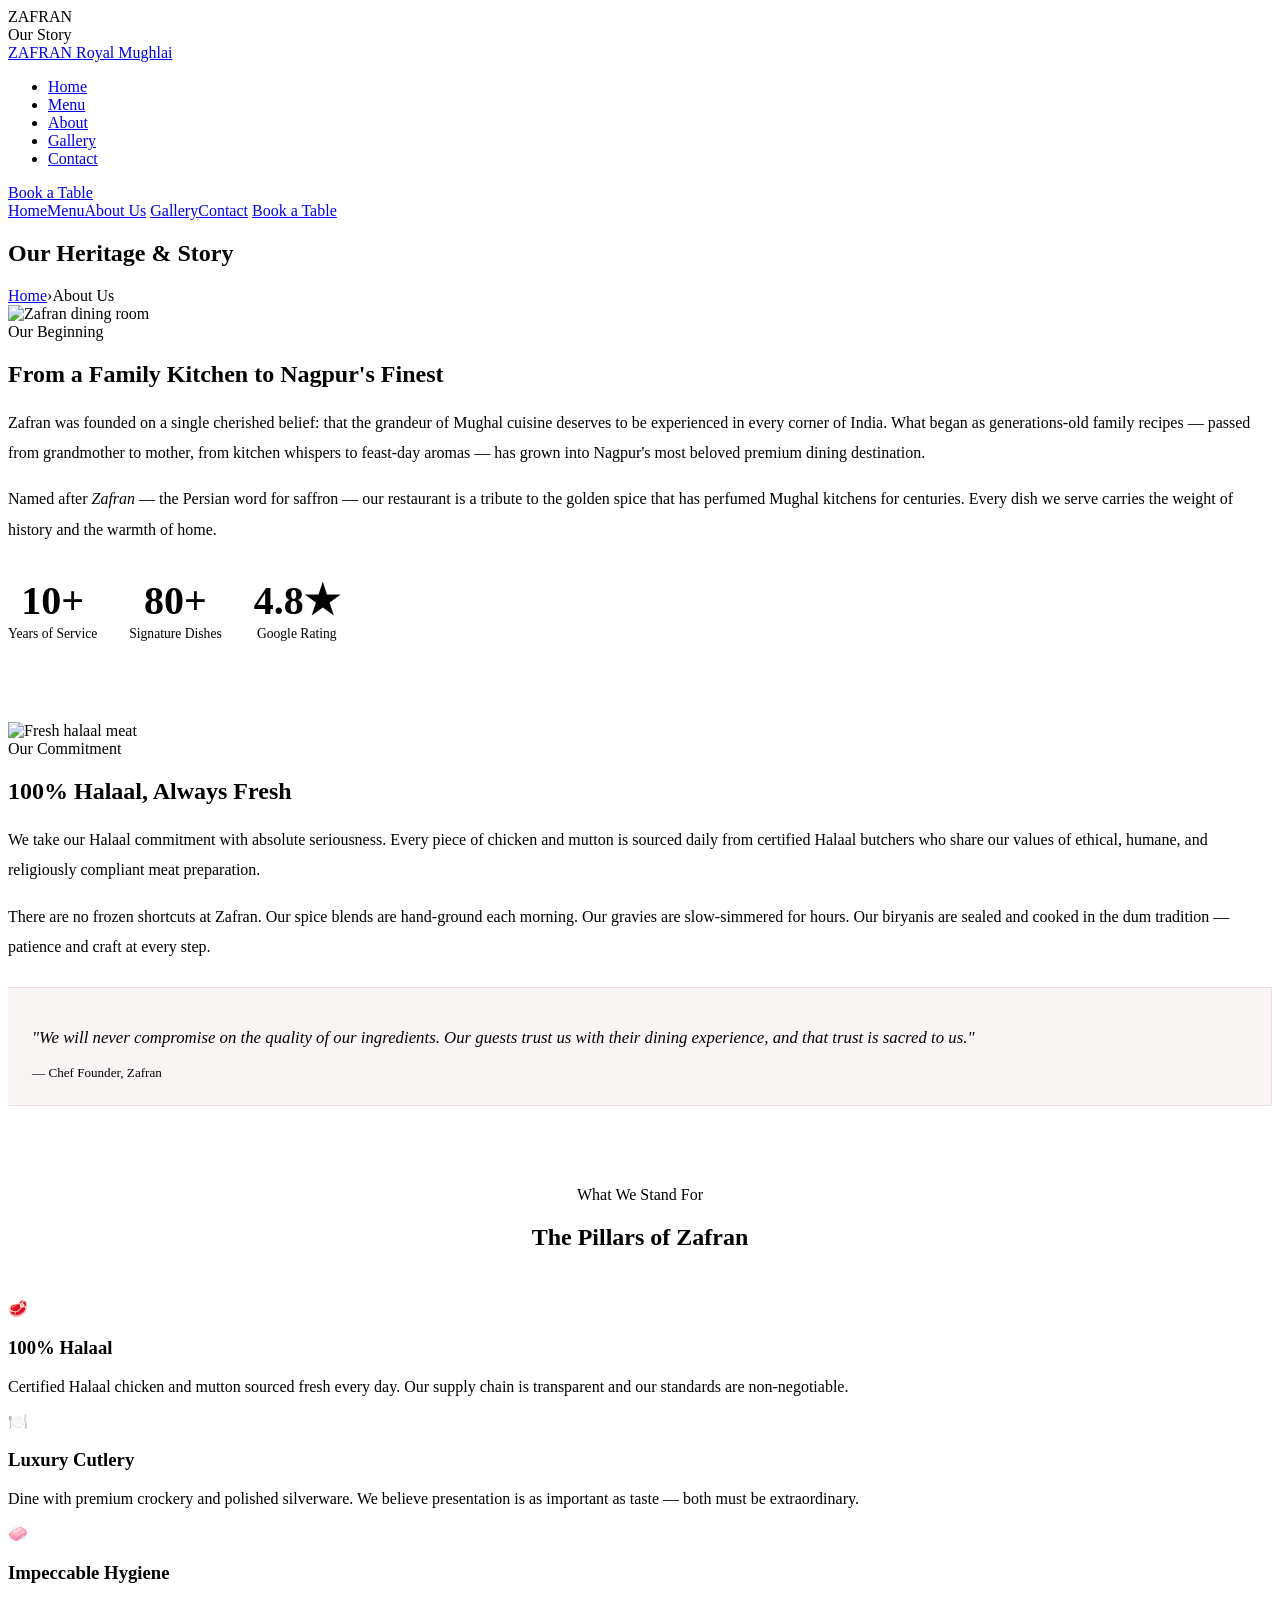
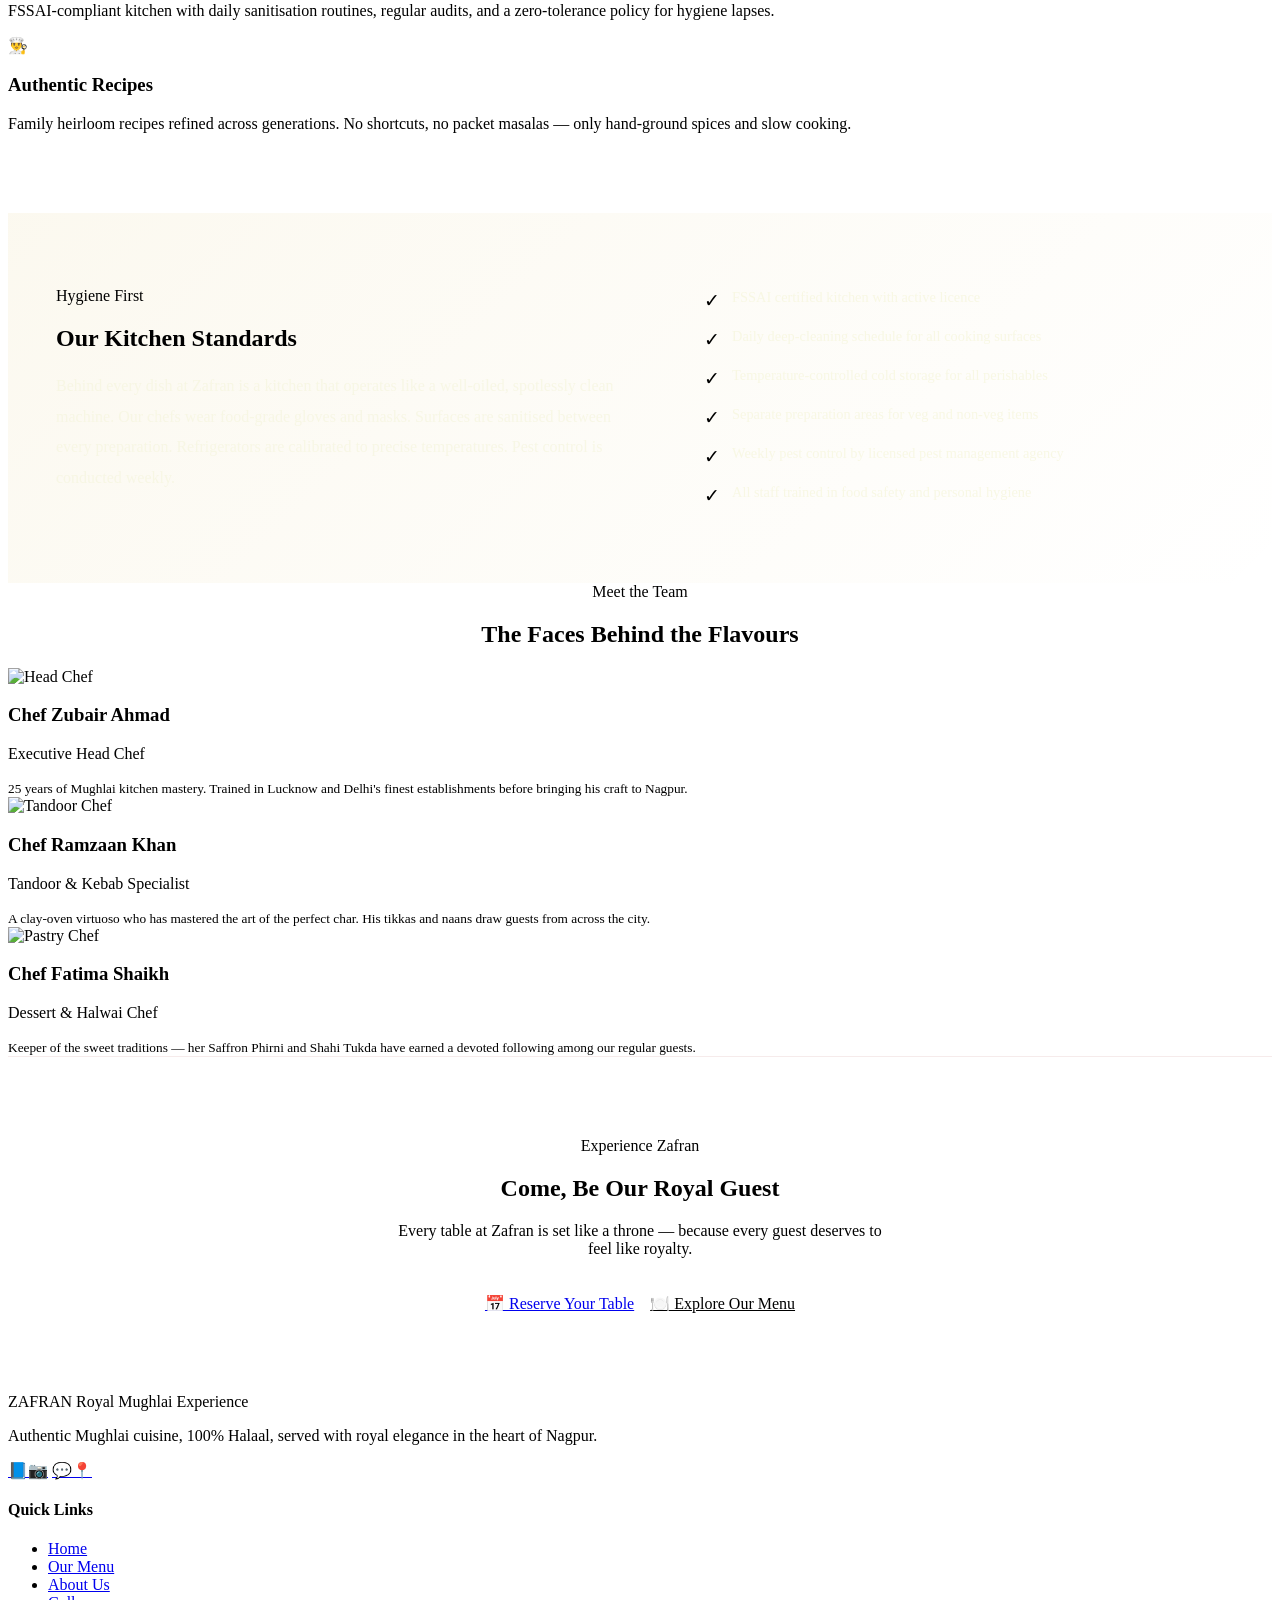
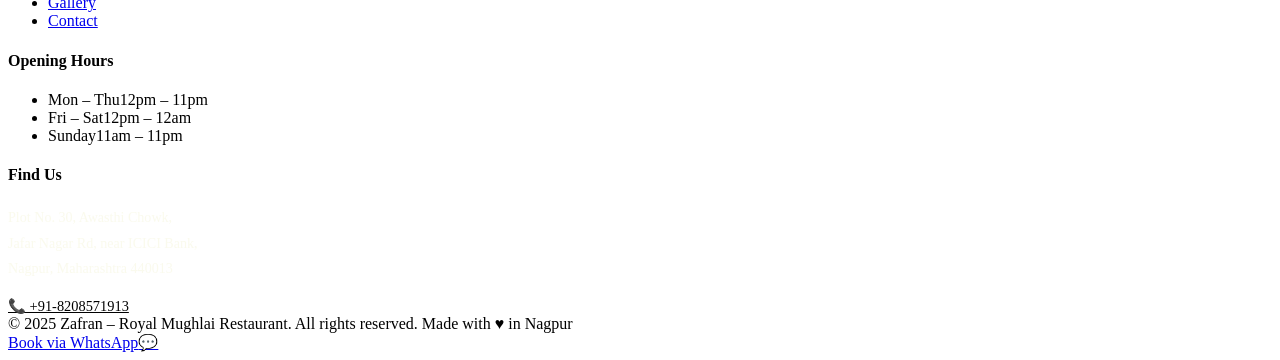
==== website/about.html @ e5772693 "Initial commit - restaurant website with CI/CD files" ====
<!DOCTYPE html>
<html lang="en">
<head>
  <meta charset="UTF-8">
  <meta name="viewport" content="width=device-width, initial-scale=1.0">
  <meta name="description" content="About Zafran – Our story, heritage, halaal commitment, and the passionate team behind Nagpur's finest Mughlai restaurant.">
  <title>About Us – Zafran Royal Mughlai Restaurant</title>
  <link rel="stylesheet" href="styles.css">
</head>
<body>

<div id="loading-screen">
  <div class="loader-logo">ZAFRAN</div>
  <div class="loader-ornament"></div>
  <div class="loader-sub">Our Story</div>
</div>

<nav id="navbar">
  <div class="container nav-inner">
    <a href="index.html" class="nav-logo">
      <span class="logo-name">ZAFRAN</span>
      <span class="logo-tagline">Royal Mughlai</span>
    </a>
    <ul class="nav-links">
      <li><a href="index.html">Home</a></li>
      <li><a href="menu.html">Menu</a></li>
      <li><a href="about.html" class="active">About</a></li>
      <li><a href="gallery.html">Gallery</a></li>
      <li><a href="contact.html">Contact</a></li>
    </ul>
    <a href="contact.html#reservation" class="btn btn-primary nav-cta">Book a Table</a>
    <div class="hamburger"><span></span><span></span><span></span></div>
  </div>
</nav>
<nav class="mobile-menu">
  <a href="index.html">Home</a><a href="menu.html">Menu</a><a href="about.html">About Us</a>
  <a href="gallery.html">Gallery</a><a href="contact.html">Contact</a>
  <a href="contact.html#reservation" class="btn btn-primary" style="margin-top:24px;">Book a Table</a>
</nav>
<div class="mobile-overlay"></div>

<!-- Page Hero -->
<section class="page-hero">
  <div class="page-hero-bg" style="background-image:url('https://images.unsplash.com/photo-1555396273-367ea4eb4db5?w=1600&q=80')"></div>
  <div class="page-hero-overlay"></div>
  <div class="container page-hero-content">
    <h1>Our <span>Heritage & Story</span></h1>
    <div class="breadcrumb">
      <a href="index.html">Home</a><span>›</span><span>About Us</span>
    </div>
  </div>
</section>

<!-- STORY -->
<section class="about-story">
  <div class="container">

    <div class="about-grid">
      <div class="about-img-wrap reveal-left">
        <img class="about-img-main" src="https://images.unsplash.com/photo-1414235077428-338989a2e8c0?w=700&q=80" alt="Zafran dining room" loading="lazy">
        <div class="about-img-decor"></div>
      </div>
      <div class="reveal-right">
        <span class="section-label">Our Beginning</span>
        <h2 class="section-title">From a Family Kitchen <span>to Nagpur's Finest</span></h2>
        <div class="divider-ornament"><div class="diamond"></div></div>
        <p style="color:var(--text-mid);line-height:1.9;margin-bottom:16px;">
          Zafran was founded on a single cherished belief: that the grandeur of Mughal cuisine deserves to be experienced in every corner of India. What began as generations-old family recipes — passed from grandmother to mother, from kitchen whispers to feast-day aromas — has grown into Nagpur's most beloved premium dining destination.
        </p>
        <p style="color:var(--text-mid);line-height:1.9;margin-bottom:32px;">
          Named after <em>Zafran</em> — the Persian word for saffron — our restaurant is a tribute to the golden spice that has perfumed Mughal kitchens for centuries. Every dish we serve carries the weight of history and the warmth of home.
        </p>
        <div style="display:flex;gap:32px;flex-wrap:wrap;">
          <div style="text-align:center;">
            <span style="font-family:var(--ff-cinzel);font-size:2.5rem;color:var(--maroon-dark);font-weight:700;display:block;">10+</span>
            <span style="font-size:.85rem;color:var(--text-light);">Years of Service</span>
          </div>
          <div style="text-align:center;">
            <span style="font-family:var(--ff-cinzel);font-size:2.5rem;color:var(--maroon-dark);font-weight:700;display:block;">80+</span>
            <span style="font-size:.85rem;color:var(--text-light);">Signature Dishes</span>
          </div>
          <div style="text-align:center;">
            <span style="font-family:var(--ff-cinzel);font-size:2.5rem;color:var(--maroon-dark);font-weight:700;display:block;">4.8★</span>
            <span style="font-size:.85rem;color:var(--text-light);">Google Rating</span>
          </div>
        </div>
      </div>
    </div>

    <!-- Halaal commitment -->
    <div class="about-grid reverse" style="margin-top:80px;">
      <div class="reveal-left" style="order:2;">
        <img class="about-img-main" src="https://images.unsplash.com/photo-1488900128323-21503983a07e?w=700&q=80" alt="Fresh halaal meat" loading="lazy">
        <div class="about-img-decor" style="bottom:auto;top:-24px;right:auto;left:-24px;"></div>
      </div>
      <div class="reveal-right" style="order:1;">
        <span class="section-label">Our Commitment</span>
        <h2 class="section-title">100% Halaal, <span>Always Fresh</span></h2>
        <div class="divider-ornament"><div class="diamond"></div></div>
        <p style="color:var(--text-mid);line-height:1.9;margin-bottom:16px;">
          We take our Halaal commitment with absolute seriousness. Every piece of chicken and mutton is sourced daily from certified Halaal butchers who share our values of ethical, humane, and religiously compliant meat preparation.
        </p>
        <p style="color:var(--text-mid);line-height:1.9;margin-bottom:24px;">
          There are no frozen shortcuts at Zafran. Our spice blends are hand-ground each morning. Our gravies are slow-simmered for hours. Our biryanis are sealed and cooked in the dum tradition — patience and craft at every step.
        </p>
        <div style="background:rgba(139,0,0,.04);border:1px solid rgba(139,0,0,.1);border-radius:var(--radius-lg);padding:24px;border-left:4px solid var(--maroon);">
          <p style="font-family:var(--ff-heading);font-style:italic;font-size:1.05rem;color:var(--maroon-dark);">
            "We will never compromise on the quality of our ingredients. Our guests trust us with their dining experience, and that trust is sacred to us."
          </p>
          <span style="font-size:.82rem;color:var(--text-light);margin-top:8px;display:block;">— Chef Founder, Zafran</span>
        </div>
      </div>
    </div>

    <!-- Values -->
    <div style="margin-top:80px;">
      <div style="text-align:center;margin-bottom:48px;" class="reveal">
        <span class="section-label">What We Stand For</span>
        <h2 class="section-title">The <span>Pillars of Zafran</span></h2>
      </div>
      <div class="about-values stagger">
        <div class="value-card reveal">
          <span class="value-icon">🥩</span>
          <h3>100% Halaal</h3>
          <p>Certified Halaal chicken and mutton sourced fresh every day. Our supply chain is transparent and our standards are non-negotiable.</p>
        </div>
        <div class="value-card reveal">
          <span class="value-icon">🍽️</span>
          <h3>Luxury Cutlery</h3>
          <p>Dine with premium crockery and polished silverware. We believe presentation is as important as taste — both must be extraordinary.</p>
        </div>
        <div class="value-card reveal">
          <span class="value-icon">🧼</span>
          <h3>Impeccable Hygiene</h3>
          <p>FSSAI-compliant kitchen with daily sanitisation routines, regular audits, and a zero-tolerance policy for hygiene lapses.</p>
        </div>
        <div class="value-card reveal">
          <span class="value-icon">👨‍🍳</span>
          <h3>Authentic Recipes</h3>
          <p>Family heirloom recipes refined across generations. No shortcuts, no packet masalas — only hand-ground spices and slow cooking.</p>
        </div>
      </div>
    </div>

    <!-- Hygiene protocols -->
    <div style="margin-top:80px;background:var(--maroon-dark);border-radius:var(--radius-lg);padding:60px 48px;position:relative;overflow:hidden;" class="reveal">
      <div style="position:absolute;inset:0;background:linear-gradient(135deg,rgba(212,175,55,.08),transparent);"></div>
      <div style="position:relative;display:grid;grid-template-columns:1fr 1fr;gap:48px;align-items:center;" class="about-grid-inner">
        <div>
          <span class="section-label">Hygiene First</span>
          <h2 class="section-title" style="color:var(--cream);">Our <span>Kitchen Standards</span></h2>
          <p style="color:rgba(245,245,220,.65);line-height:1.9;margin-top:16px;">
            Behind every dish at Zafran is a kitchen that operates like a well-oiled, spotlessly clean machine. Our chefs wear food-grade gloves and masks. Surfaces are sanitised between every preparation. Refrigerators are calibrated to precise temperatures. Pest control is conducted weekly.
          </p>
        </div>
        <div>
          <ul style="list-style:none;display:flex;flex-direction:column;gap:16px;">
            <li style="display:flex;gap:12px;align-items:flex-start;">
              <span style="color:var(--gold);font-size:1.2rem;flex-shrink:0;">✓</span>
              <span style="color:rgba(245,245,220,.75);font-size:.9rem;">FSSAI certified kitchen with active licence</span>
            </li>
            <li style="display:flex;gap:12px;align-items:flex-start;">
              <span style="color:var(--gold);font-size:1.2rem;flex-shrink:0;">✓</span>
              <span style="color:rgba(245,245,220,.75);font-size:.9rem;">Daily deep-cleaning schedule for all cooking surfaces</span>
            </li>
            <li style="display:flex;gap:12px;align-items:flex-start;">
              <span style="color:var(--gold);font-size:1.2rem;flex-shrink:0;">✓</span>
              <span style="color:rgba(245,245,220,.75);font-size:.9rem;">Temperature-controlled cold storage for all perishables</span>
            </li>
            <li style="display:flex;gap:12px;align-items:flex-start;">
              <span style="color:var(--gold);font-size:1.2rem;flex-shrink:0;">✓</span>
              <span style="color:rgba(245,245,220,.75);font-size:.9rem;">Separate preparation areas for veg and non-veg items</span>
            </li>
            <li style="display:flex;gap:12px;align-items:flex-start;">
              <span style="color:var(--gold);font-size:1.2rem;flex-shrink:0;">✓</span>
              <span style="color:rgba(245,245,220,.75);font-size:.9rem;">Weekly pest control by licensed pest management agency</span>
            </li>
            <li style="display:flex;gap:12px;align-items:flex-start;">
              <span style="color:var(--gold);font-size:1.2rem;flex-shrink:0;">✓</span>
              <span style="color:rgba(245,245,220,.75);font-size:.9rem;">All staff trained in food safety and personal hygiene</span>
            </li>
          </ul>
        </div>
      </div>
    </div>

    <!-- Team -->
    <div class="team-section reveal">
      <div style="text-align:center;">
        <span class="section-label">Meet the Team</span>
        <h2 class="section-title">The <span>Faces Behind the Flavours</span></h2>
      </div>
      <div class="team-grid stagger">
        <div class="team-card reveal">
          <img class="team-img" src="https://images.unsplash.com/photo-1607631568010-a87245c0daf8?w=200&q=80" alt="Head Chef" loading="lazy">
          <h3>Chef Zubair Ahmad</h3>
          <p>Executive Head Chef</p>
          <small>25 years of Mughlai kitchen mastery. Trained in Lucknow and Delhi's finest establishments before bringing his craft to Nagpur.</small>
        </div>
        <div class="team-card reveal">
          <img class="team-img" src="https://images.unsplash.com/photo-1577219491135-ce391730fb2c?w=200&q=80" alt="Tandoor Chef" loading="lazy">
          <h3>Chef Ramzaan Khan</h3>
          <p>Tandoor & Kebab Specialist</p>
          <small>A clay-oven virtuoso who has mastered the art of the perfect char. His tikkas and naans draw guests from across the city.</small>
        </div>
        <div class="team-card reveal">
          <img class="team-img" src="https://images.unsplash.com/photo-1595273670150-bd0c3c392e46?w=200&q=80" alt="Pastry Chef" loading="lazy">
          <h3>Chef Fatima Shaikh</h3>
          <p>Dessert & Halwai Chef</p>
          <small>Keeper of the sweet traditions — her Saffron Phirni and Shahi Tukda have earned a devoted following among our regular guests.</small>
        </div>
      </div>
    </div>

  </div>
</section>

<!-- CTA -->
<section style="background:var(--cream-dark);padding:80px 0;border-top:1px solid rgba(139,0,0,.08);">
  <div class="container" style="text-align:center;" class="reveal">
    <span class="section-label">Experience Zafran</span>
    <h2 class="section-title">Come, Be Our <span>Royal Guest</span></h2>
    <p style="color:var(--text-mid);max-width:500px;margin:16px auto 36px;font-family:var(--ff-body);">Every table at Zafran is set like a throne — because every guest deserves to feel like royalty.</p>
    <div style="display:flex;gap:16px;justify-content:center;flex-wrap:wrap;">
      <a href="contact.html#reservation" class="btn btn-maroon">📅 Reserve Your Table</a>
      <a href="menu.html" class="btn btn-outline" style="border-color:var(--maroon);color:var(--maroon);">🍽️ Explore Our Menu</a>
    </div>
  </div>
</section>

<footer>
  <div class="container">
    <div class="footer-grid">
      <div class="footer-brand">
        <span class="logo-name">ZAFRAN</span>
        <span class="logo-tagline">Royal Mughlai Experience</span>
        <p>Authentic Mughlai cuisine, 100% Halaal, served with royal elegance in the heart of Nagpur.</p>
        <div class="social-links">
          <a href="#" class="social-link">📘</a><a href="#" class="social-link">📷</a>
          <a href="https://wa.me/918208571913" class="social-link">💬</a><a href="#" class="social-link">📍</a>
        </div>
      </div>
      <div>
        <h4 class="footer-heading">Quick Links</h4>
        <ul class="footer-links">
          <li><a href="index.html">Home</a></li><li><a href="menu.html">Our Menu</a></li>
          <li><a href="about.html">About Us</a></li><li><a href="gallery.html">Gallery</a></li>
          <li><a href="contact.html">Contact</a></li>
        </ul>
      </div>
      <div>
        <h4 class="footer-heading">Opening Hours</h4>
        <ul class="footer-hours">
          <li><span class="day">Mon – Thu</span><span class="time">12pm – 11pm</span></li>
          <li><span class="day">Fri – Sat</span><span class="time">12pm – 12am</span></li>
          <li><span class="day">Sunday</span><span class="time">11am – 11pm</span></li>
        </ul>
      </div>
      <div>
        <h4 class="footer-heading">Find Us</h4>
        <p style="font-size:.88rem;line-height:1.8;color:rgba(245,245,220,.5);margin-bottom:16px;">Plot No. 30, Awasthi Chowk,<br>Jafar Nagar Rd, near ICICI Bank,<br>Nagpur, Maharashtra 440013</p>
        <a href="tel:+918208571913" style="color:var(--gold-light);font-size:.9rem;">📞 +91-8208571913</a>
      </div>
    </div>
    <div class="footer-bottom">
      <span>© 2025 Zafran – Royal Mughlai Restaurant. All rights reserved.</span>
      <span>Made with ♥ in Nagpur</span>
    </div>
  </div>
</footer>

<a href="https://wa.me/918208571913" target="_blank" class="whatsapp-float">
  <span class="tooltip">Book via WhatsApp</span>💬
</a>

<script type="module" src="script.js"></script>
</body>
</html>
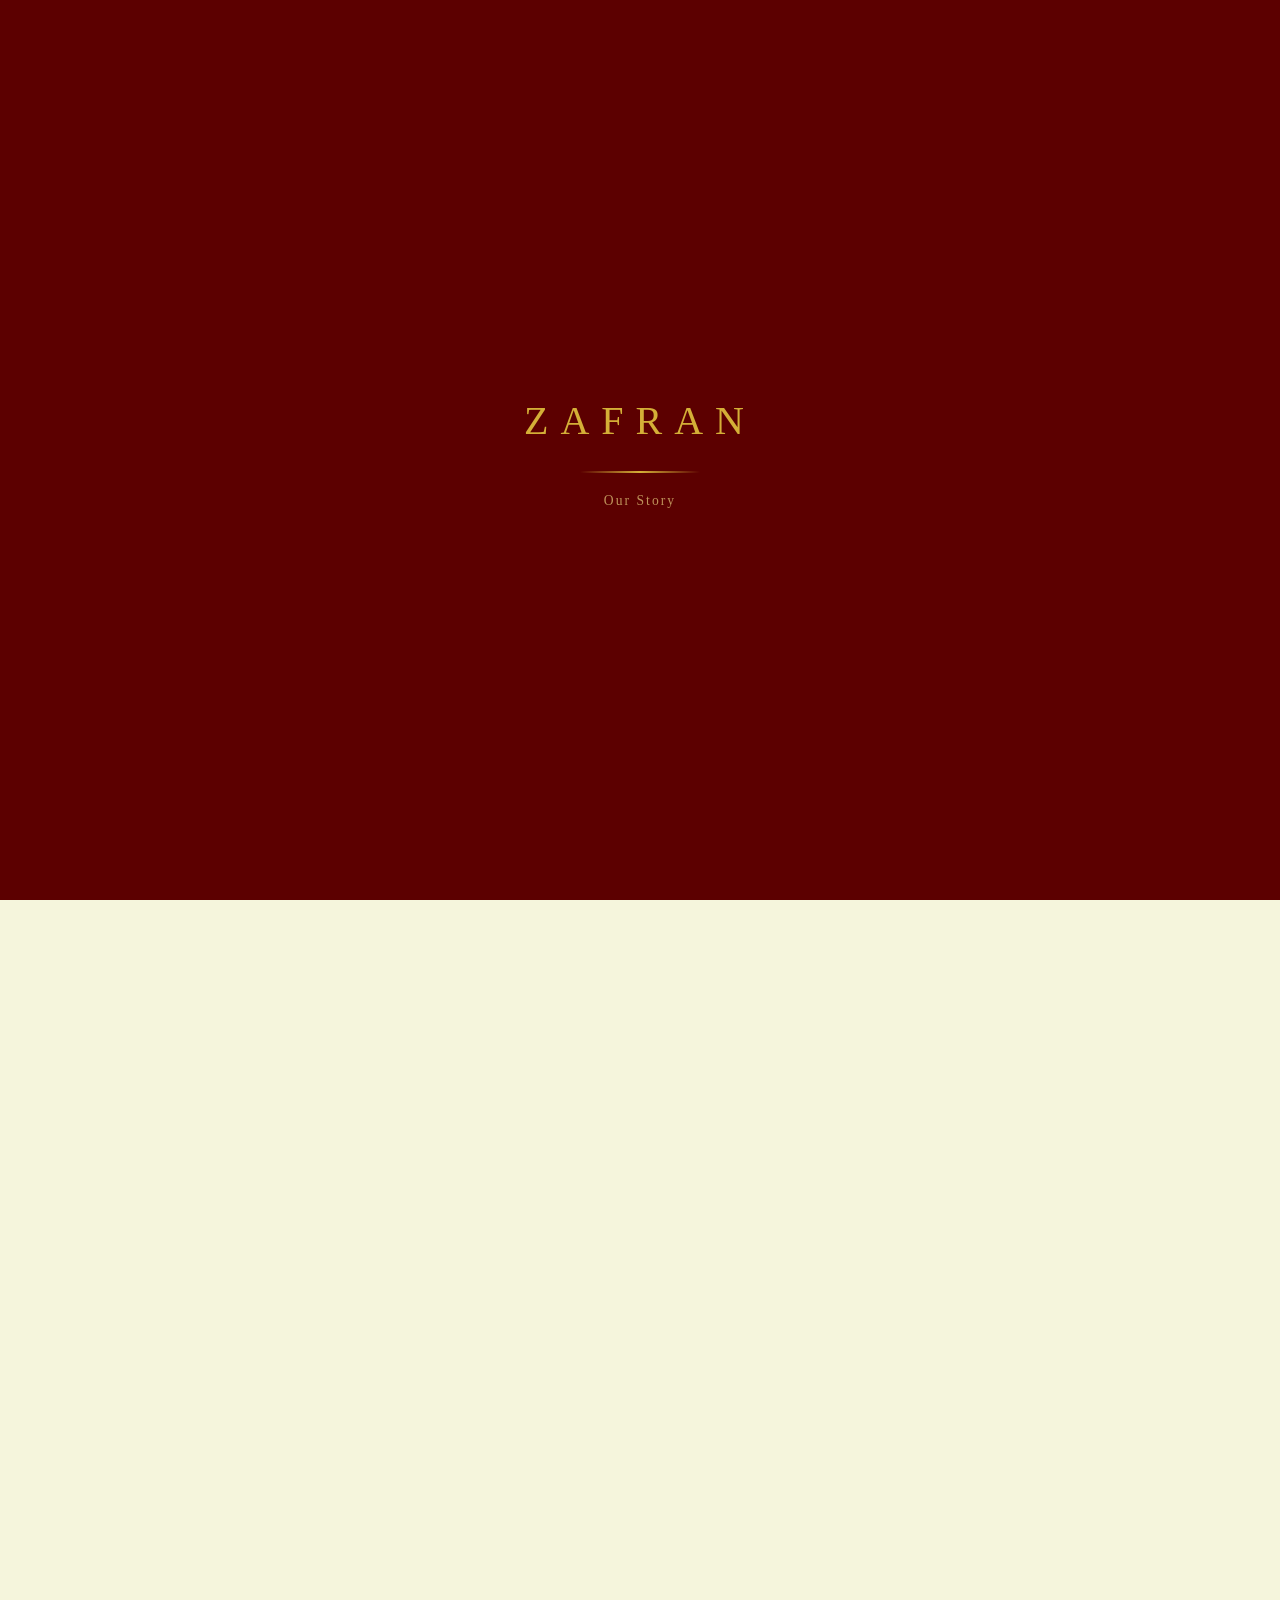
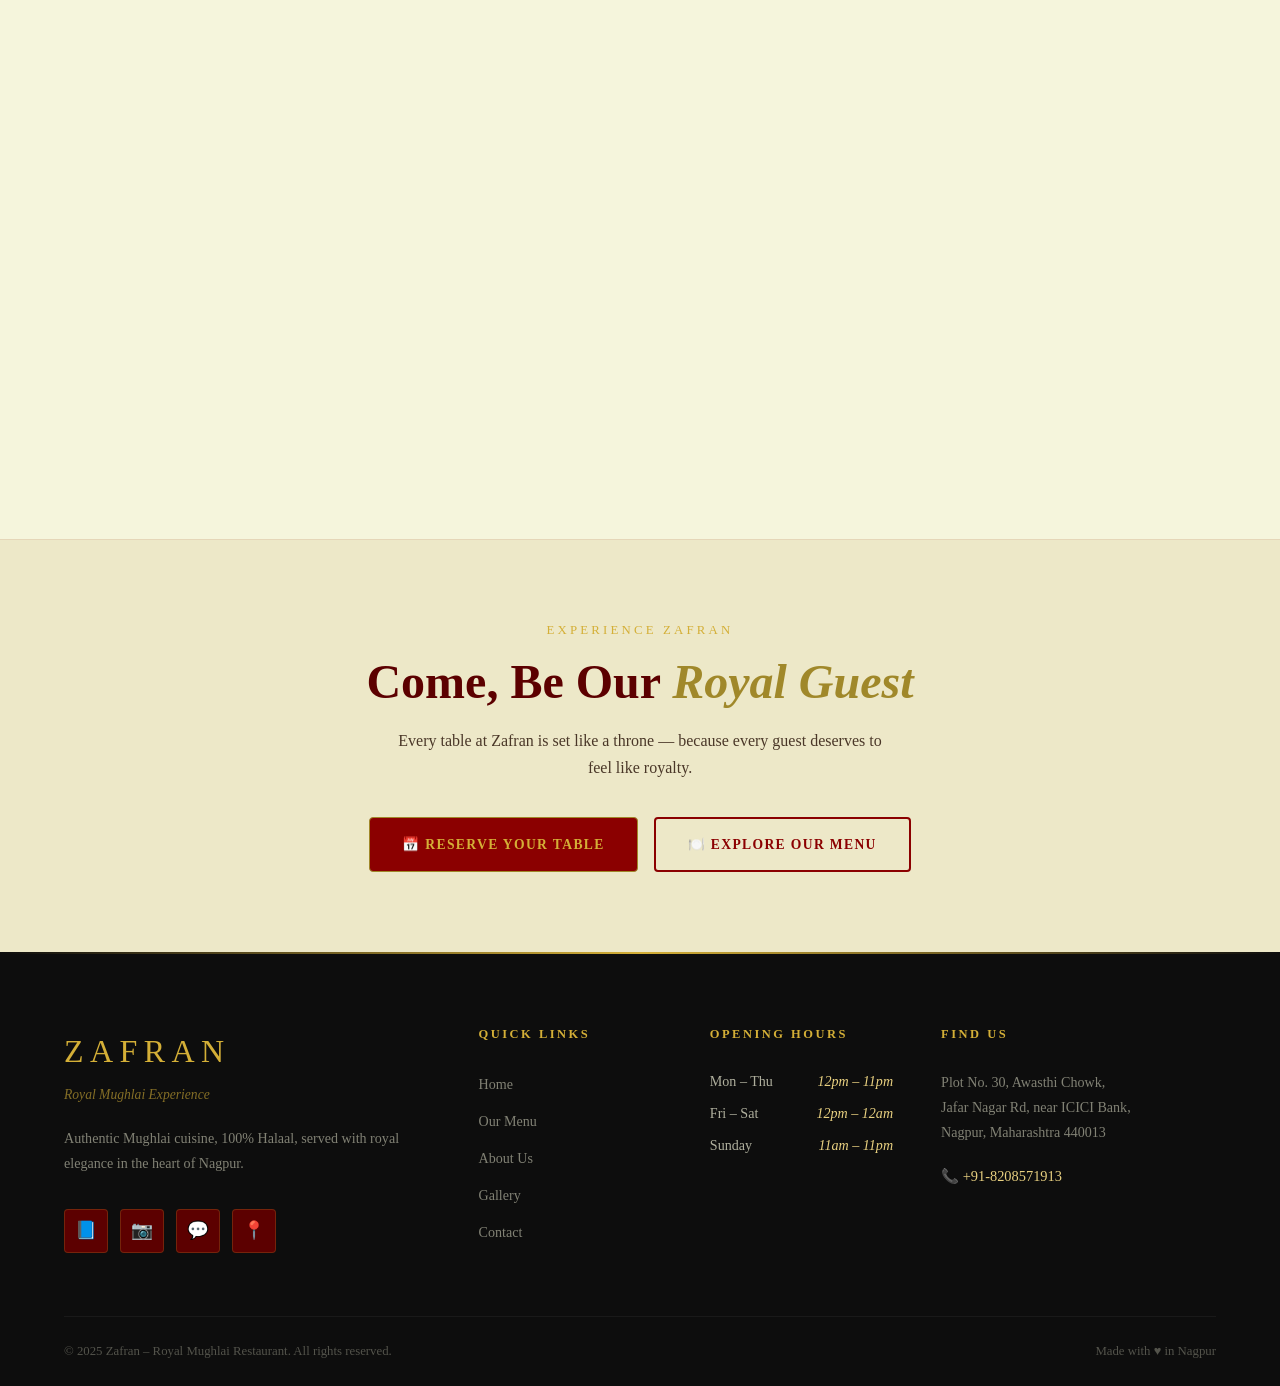
==== commit 6a56764d: "Updated website content" ====
--- a/website/about.html
+++ b/website/about.html
@@ -5,7 +5,7 @@
   <meta name="viewport" content="width=device-width, initial-scale=1.0">
   <meta name="description" content="About Zafran – Our story, heritage, halaal commitment, and the passionate team behind Nagpur's finest Mughlai restaurant.">
   <title>About Us – Zafran Royal Mughlai Restaurant</title>
-  <link rel="stylesheet" href="styles.css">
+  <link rel="stylesheet" href="css/styles.css">
 </head>
 <body>
 
--- a/website/css/styles.css
+++ b/website/css/styles.css
@@ -0,0 +1,1718 @@
+/* ===================================
+   ZAFRAN - Royal Mughlai Restaurant
+   styles.css
+=================================== */
+
+@import url('https://fonts.googleapis.com/css2?family=Playfair+Display:ital,wght@0,400;0,600;0,700;0,900;1,400;1,600&family=Lora:ital,wght@0,400;0,500;0,600;1,400;1,500&family=Cinzel:wght@400;600;700&display=swap');
+
+/* ---- CSS Variables ---- */
+:root {
+  --maroon:       #8B0000;
+  --maroon-dark:  #5C0000;
+  --maroon-light: #B22222;
+  --gold:         #D4AF37;
+  --gold-light:   #E8D080;
+  --gold-dark:    #A0882A;
+  --cream:        #F5F5DC;
+  --cream-dark:   #EDE8C8;
+  --green:        #1A3A2A;
+  --green-light:  #2D5A3F;
+  --white:        #FFFFFF;
+  --black:        #0D0D0D;
+  --text-dark:    #1A1208;
+  --text-mid:     #4A3728;
+  --text-light:   #8A7060;
+
+  --ff-heading: 'Playfair Display', Georgia, serif;
+  --ff-cinzel:  'Cinzel', serif;
+  --ff-body:    'Lora', Georgia, serif;
+
+  --shadow-sm:  0 2px 8px rgba(139,0,0,.12);
+  --shadow-md:  0 6px 24px rgba(139,0,0,.18);
+  --shadow-lg:  0 16px 48px rgba(139,0,0,.24);
+  --shadow-gold: 0 4px 20px rgba(212,175,55,.35);
+
+  --transition: .35s cubic-bezier(.4,0,.2,1);
+  --radius:     4px;
+  --radius-lg:  12px;
+}
+
+/* ---- Reset & Base ---- */
+*, *::before, *::after { box-sizing: border-box; margin: 0; padding: 0; }
+
+html { scroll-behavior: smooth; font-size: 16px; }
+
+body {
+  font-family: var(--ff-body);
+  color: var(--text-dark);
+  background: var(--cream);
+  line-height: 1.7;
+  overflow-x: hidden;
+}
+
+img { max-width: 100%; display: block; }
+a  { text-decoration: none; color: inherit; }
+ul { list-style: none; }
+
+/* ---- Scrollbar ---- */
+::-webkit-scrollbar { width: 8px; }
+::-webkit-scrollbar-track { background: var(--maroon-dark); }
+::-webkit-scrollbar-thumb { background: var(--gold); border-radius: 4px; }
+
+/* =============================================
+   UTILITY CLASSES
+============================================= */
+.container { max-width: 1200px; margin: 0 auto; padding: 0 24px; }
+.section-pad { padding: 96px 0; }
+
+.section-label {
+  font-family: var(--ff-cinzel);
+  font-size: .8rem;
+  letter-spacing: .25em;
+  text-transform: uppercase;
+  color: var(--gold);
+  display: block;
+  margin-bottom: 12px;
+}
+
+.section-title {
+  font-family: var(--ff-heading);
+  font-size: clamp(2rem, 4vw, 3rem);
+  font-weight: 700;
+  line-height: 1.2;
+  color: var(--maroon-dark);
+}
+
+.section-title span { color: var(--gold-dark); font-style: italic; }
+
+.section-subtitle {
+  font-family: var(--ff-body);
+  font-size: 1.05rem;
+  color: var(--text-mid);
+  margin-top: 12px;
+  max-width: 560px;
+}
+
+.divider-ornament {
+  display: flex;
+  align-items: center;
+  gap: 16px;
+  margin: 20px 0 40px;
+}
+.divider-ornament::before,
+.divider-ornament::after {
+  content: '';
+  flex: 1;
+  height: 1px;
+  background: linear-gradient(90deg, transparent, var(--gold), transparent);
+}
+.divider-ornament .diamond {
+  width: 10px; height: 10px;
+  background: var(--gold);
+  transform: rotate(45deg);
+  flex-shrink: 0;
+}
+
+/* ---- Buttons ---- */
+.btn {
+  display: inline-flex;
+  align-items: center;
+  gap: 8px;
+  padding: 14px 32px;
+  border-radius: var(--radius);
+  font-family: var(--ff-cinzel);
+  font-size: .85rem;
+  font-weight: 600;
+  letter-spacing: .1em;
+  cursor: pointer;
+  border: none;
+  transition: var(--transition);
+  text-transform: uppercase;
+  position: relative;
+  overflow: hidden;
+}
+.btn::after {
+  content: '';
+  position: absolute;
+  inset: 0;
+  background: rgba(255,255,255,.1);
+  opacity: 0;
+  transition: var(--transition);
+}
+.btn:hover::after { opacity: 1; }
+
+.btn-primary {
+  background: linear-gradient(135deg, var(--gold-dark), var(--gold), var(--gold-dark));
+  color: var(--maroon-dark);
+  box-shadow: var(--shadow-gold);
+  background-size: 200% auto;
+  transition: background-position .4s, transform .2s, box-shadow .2s;
+}
+.btn-primary:hover {
+  background-position: right center;
+  transform: translateY(-2px);
+  box-shadow: 0 8px 30px rgba(212,175,55,.5);
+}
+
+.btn-outline {
+  background: transparent;
+  border: 2px solid var(--gold);
+  color: var(--gold);
+}
+.btn-outline:hover {
+  background: var(--gold);
+  color: var(--maroon-dark);
+  transform: translateY(-2px);
+}
+
+.btn-maroon {
+  background: var(--maroon);
+  color: var(--gold);
+  border: 1px solid var(--gold-dark);
+}
+.btn-maroon:hover {
+  background: var(--maroon-dark);
+  transform: translateY(-2px);
+  box-shadow: var(--shadow-md);
+}
+
+/* =============================================
+   LOADING SCREEN
+============================================= */
+#loading-screen {
+  position: fixed; inset: 0;
+  background: var(--maroon-dark);
+  z-index: 9999;
+  display: flex;
+  flex-direction: column;
+  align-items: center;
+  justify-content: center;
+  transition: opacity .6s ease, visibility .6s ease;
+}
+#loading-screen.hidden { opacity: 0; visibility: hidden; }
+
+.loader-logo {
+  font-family: var(--ff-cinzel);
+  font-size: 2.5rem;
+  color: var(--gold);
+  letter-spacing: .3em;
+  animation: pulseGold 1.5s ease-in-out infinite;
+}
+.loader-ornament {
+  width: 120px; height: 2px;
+  background: linear-gradient(90deg, transparent, var(--gold), transparent);
+  margin: 16px 0;
+  animation: expandWidth 1.5s ease-in-out infinite;
+}
+.loader-sub {
+  font-family: var(--ff-body);
+  color: var(--gold-light);
+  font-size: .85rem;
+  letter-spacing: .15em;
+  opacity: .7;
+}
+
+@keyframes pulseGold {
+  0%,100% { opacity: 1; text-shadow: 0 0 20px rgba(212,175,55,.4); }
+  50% { opacity: .7; text-shadow: 0 0 40px rgba(212,175,55,.8); }
+}
+@keyframes expandWidth {
+  0%,100% { width: 60px; opacity: .5; }
+  50% { width: 150px; opacity: 1; }
+}
+
+/* =============================================
+   NAVIGATION
+============================================= */
+#navbar {
+  position: fixed;
+  top: 0; left: 0; right: 0;
+  z-index: 1000;
+  padding: 20px 0;
+  transition: var(--transition);
+}
+#navbar.scrolled {
+  background: rgba(92,0,0,.96);
+  backdrop-filter: blur(12px);
+  padding: 12px 0;
+  box-shadow: 0 4px 30px rgba(0,0,0,.3);
+}
+
+.nav-inner {
+  display: flex;
+  align-items: center;
+  justify-content: space-between;
+}
+
+.nav-logo {
+  display: flex;
+  flex-direction: column;
+  line-height: 1;
+}
+.nav-logo .logo-name {
+  font-family: var(--ff-cinzel);
+  font-size: 1.8rem;
+  font-weight: 700;
+  color: var(--gold);
+  letter-spacing: .15em;
+}
+.nav-logo .logo-tagline {
+  font-family: var(--ff-body);
+  font-size: .65rem;
+  color: var(--gold-light);
+  letter-spacing: .25em;
+  text-transform: uppercase;
+  opacity: .8;
+}
+
+.nav-links {
+  display: flex;
+  align-items: center;
+  gap: 36px;
+}
+.nav-links a {
+  font-family: var(--ff-cinzel);
+  font-size: .8rem;
+  letter-spacing: .12em;
+  text-transform: uppercase;
+  color: var(--cream);
+  transition: color var(--transition);
+  position: relative;
+  padding-bottom: 4px;
+}
+.nav-links a::after {
+  content: '';
+  position: absolute;
+  bottom: 0; left: 0;
+  width: 0; height: 1px;
+  background: var(--gold);
+  transition: width var(--transition);
+}
+.nav-links a:hover, .nav-links a.active { color: var(--gold); }
+.nav-links a:hover::after, .nav-links a.active::after { width: 100%; }
+
+.nav-cta { margin-left: 16px; }
+
+.hamburger {
+  display: none;
+  flex-direction: column;
+  gap: 5px;
+  cursor: pointer;
+  padding: 4px;
+}
+.hamburger span {
+  display: block;
+  width: 26px; height: 2px;
+  background: var(--gold);
+  transition: var(--transition);
+}
+.hamburger.open span:nth-child(1) { transform: translateY(7px) rotate(45deg); }
+.hamburger.open span:nth-child(2) { opacity: 0; }
+.hamburger.open span:nth-child(3) { transform: translateY(-7px) rotate(-45deg); }
+
+.mobile-menu {
+  display: none;
+  position: fixed;
+  top: 0; right: -100%;
+  width: min(320px, 85vw);
+  height: 100vh;
+  background: var(--maroon-dark);
+  z-index: 999;
+  padding: 100px 40px 40px;
+  transition: right .4s cubic-bezier(.4,0,.2,1);
+  border-left: 1px solid rgba(212,175,55,.2);
+}
+.mobile-menu.open { right: 0; }
+.mobile-menu a {
+  display: block;
+  font-family: var(--ff-cinzel);
+  font-size: 1rem;
+  letter-spacing: .15em;
+  color: var(--cream);
+  padding: 16px 0;
+  border-bottom: 1px solid rgba(212,175,55,.1);
+  transition: color var(--transition);
+}
+.mobile-menu a:hover { color: var(--gold); }
+.mobile-overlay {
+  display: none;
+  position: fixed; inset: 0;
+  background: rgba(0,0,0,.6);
+  z-index: 998;
+}
+
+/* =============================================
+   HERO SECTION
+============================================= */
+.hero {
+  position: relative;
+  min-height: 100vh;
+  display: flex;
+  align-items: center;
+  overflow: hidden;
+}
+
+.hero-bg {
+  position: absolute; inset: 0;
+  background-image: url('https://images.unsplash.com/photo-1631515243349-e0cb75fb8d3a?w=1920&q=80');
+  background-size: cover;
+  background-position: center;
+  background-attachment: fixed;
+  transform: scale(1.05);
+  transition: transform 8s ease-out;
+}
+.hero-bg.loaded { transform: scale(1); }
+
+.hero-overlay {
+  position: absolute; inset: 0;
+  background: linear-gradient(
+    135deg,
+    rgba(92,0,0,.88) 0%,
+    rgba(92,0,0,.65) 40%,
+    rgba(26,58,42,.5) 100%
+  );
+}
+
+.hero-pattern {
+  position: absolute; inset: 0;
+  background-image: url("data:image/svg+xml,%3Csvg width='60' height='60' viewBox='0 0 60 60' xmlns='http://www.w3.org/2000/svg'%3E%3Cg fill='none' fill-rule='evenodd'%3E%3Cg fill='%23D4AF37' fill-opacity='0.04'%3E%3Cpath d='M30 0L60 30L30 60L0 30z'/%3E%3C/g%3E%3C/g%3E%3C/svg%3E");
+  pointer-events: none;
+}
+
+.hero-content {
+  position: relative;
+  z-index: 1;
+  padding: 120px 0 80px;
+  max-width: 700px;
+}
+
+.hero-badge {
+  display: inline-flex;
+  align-items: center;
+  gap: 10px;
+  background: rgba(212,175,55,.15);
+  border: 1px solid rgba(212,175,55,.4);
+  padding: 8px 20px;
+  border-radius: 100px;
+  font-family: var(--ff-cinzel);
+  font-size: .72rem;
+  letter-spacing: .2em;
+  color: var(--gold-light);
+  text-transform: uppercase;
+  margin-bottom: 28px;
+  backdrop-filter: blur(8px);
+  animation: fadeSlideUp .8s .2s both;
+}
+.hero-badge .dot {
+  width: 6px; height: 6px;
+  background: var(--gold);
+  border-radius: 50%;
+  animation: blink 1.5s ease-in-out infinite;
+}
+@keyframes blink { 0%,100% { opacity: 1; } 50% { opacity: .3; } }
+
+.hero-title {
+  font-family: var(--ff-heading);
+  font-size: clamp(3rem, 7vw, 5.5rem);
+  font-weight: 900;
+  line-height: 1.05;
+  color: var(--white);
+  margin-bottom: 20px;
+  animation: fadeSlideUp .8s .4s both;
+}
+.hero-title .gold-text {
+  color: var(--gold);
+  font-style: italic;
+  display: block;
+  text-shadow: 0 0 40px rgba(212,175,55,.4);
+}
+
+.hero-subtitle {
+  font-family: var(--ff-body);
+  font-size: 1.1rem;
+  color: rgba(245,245,220,.85);
+  margin-bottom: 40px;
+  line-height: 1.8;
+  animation: fadeSlideUp .8s .6s both;
+}
+
+.hero-tags {
+  display: flex;
+  flex-wrap: wrap;
+  gap: 10px;
+  margin-bottom: 40px;
+  animation: fadeSlideUp .8s .7s both;
+}
+.hero-tag {
+  background: rgba(212,175,55,.12);
+  border: 1px solid rgba(212,175,55,.3);
+  color: var(--gold-light);
+  padding: 6px 16px;
+  border-radius: 100px;
+  font-family: var(--ff-body);
+  font-size: .8rem;
+  font-style: italic;
+}
+
+.hero-btns {
+  display: flex;
+  gap: 16px;
+  flex-wrap: wrap;
+  animation: fadeSlideUp .8s .8s both;
+}
+
+.hero-scroll {
+  position: absolute;
+  bottom: 36px; left: 50%;
+  transform: translateX(-50%);
+  z-index: 1;
+  display: flex;
+  flex-direction: column;
+  align-items: center;
+  gap: 8px;
+  animation: fadeIn 1s 1.5s both;
+}
+.hero-scroll span {
+  font-family: var(--ff-cinzel);
+  font-size: .65rem;
+  letter-spacing: .2em;
+  color: var(--gold-light);
+  text-transform: uppercase;
+}
+.scroll-line {
+  width: 1px; height: 48px;
+  background: linear-gradient(to bottom, var(--gold), transparent);
+  animation: scrollPulse 2s ease-in-out infinite;
+}
+@keyframes scrollPulse {
+  0%,100% { opacity: .4; transform: scaleY(1); }
+  50% { opacity: 1; transform: scaleY(1.2); }
+}
+
+@keyframes fadeSlideUp {
+  from { opacity: 0; transform: translateY(30px); }
+  to   { opacity: 1; transform: translateY(0); }
+}
+@keyframes fadeIn {
+  from { opacity: 0; }
+  to   { opacity: 1; }
+}
+
+/* =============================================
+   HIGHLIGHTS SECTION
+============================================= */
+.highlights {
+  background: var(--maroon-dark);
+  padding: 80px 0;
+  position: relative;
+  overflow: hidden;
+}
+.highlights::before {
+  content: '';
+  position: absolute; inset: 0;
+  background-image: url("data:image/svg+xml,%3Csvg width='40' height='40' viewBox='0 0 40 40' xmlns='http://www.w3.org/2000/svg'%3E%3Cg fill='%23D4AF37' fill-opacity='0.05'%3E%3Ccircle cx='20' cy='20' r='1'/%3E%3C/g%3E%3C/svg%3E");
+}
+
+.highlights-grid {
+  display: grid;
+  grid-template-columns: repeat(4, 1fr);
+  gap: 2px;
+  position: relative;
+}
+
+.highlight-card {
+  background: rgba(255,255,255,.03);
+  border: 1px solid rgba(212,175,55,.12);
+  padding: 40px 28px;
+  text-align: center;
+  transition: var(--transition);
+  position: relative;
+  overflow: hidden;
+}
+.highlight-card::before {
+  content: '';
+  position: absolute;
+  bottom: 0; left: 50%;
+  transform: translateX(-50%);
+  width: 0; height: 2px;
+  background: var(--gold);
+  transition: width .4s;
+}
+.highlight-card:hover {
+  background: rgba(212,175,55,.07);
+  transform: translateY(-4px);
+}
+.highlight-card:hover::before { width: 80%; }
+
+.highlight-icon {
+  width: 64px; height: 64px;
+  background: rgba(212,175,55,.1);
+  border: 1px solid rgba(212,175,55,.25);
+  border-radius: 50%;
+  display: flex;
+  align-items: center;
+  justify-content: center;
+  margin: 0 auto 20px;
+  font-size: 1.6rem;
+  transition: var(--transition);
+}
+.highlight-card:hover .highlight-icon {
+  background: rgba(212,175,55,.2);
+  transform: scale(1.1) rotate(5deg);
+}
+
+.highlight-card h3 {
+  font-family: var(--ff-heading);
+  font-size: 1.1rem;
+  color: var(--gold-light);
+  margin-bottom: 10px;
+}
+.highlight-card p {
+  font-family: var(--ff-body);
+  font-size: .85rem;
+  color: rgba(245,245,220,.55);
+  line-height: 1.6;
+}
+
+/* =============================================
+   SIGNATURE SECTION (Home)
+============================================= */
+.signature {
+  padding: 100px 0;
+  background: var(--cream);
+  position: relative;
+}
+
+.signature-grid {
+  display: grid;
+  grid-template-columns: 1fr 1fr;
+  gap: 80px;
+  align-items: center;
+}
+
+.signature-images {
+  position: relative;
+  height: 520px;
+}
+.sig-img-main {
+  position: absolute;
+  top: 0; left: 0;
+  width: 75%; height: 80%;
+  object-fit: cover;
+  border-radius: var(--radius-lg);
+  box-shadow: var(--shadow-lg);
+}
+.sig-img-accent {
+  position: absolute;
+  bottom: 0; right: 0;
+  width: 55%; height: 55%;
+  object-fit: cover;
+  border-radius: var(--radius-lg);
+  box-shadow: var(--shadow-md);
+  border: 6px solid var(--cream);
+}
+.sig-badge {
+  position: absolute;
+  top: 50%; left: 55%;
+  transform: translate(-50%, -50%);
+  background: var(--maroon-dark);
+  border: 2px solid var(--gold);
+  border-radius: 50%;
+  width: 90px; height: 90px;
+  display: flex;
+  flex-direction: column;
+  align-items: center;
+  justify-content: center;
+  z-index: 1;
+  box-shadow: var(--shadow-gold);
+}
+.sig-badge .years {
+  font-family: var(--ff-cinzel);
+  font-size: 1.4rem;
+  font-weight: 700;
+  color: var(--gold);
+  line-height: 1;
+}
+.sig-badge .yrs-text {
+  font-family: var(--ff-body);
+  font-size: .55rem;
+  color: var(--gold-light);
+  letter-spacing: .1em;
+  text-align: center;
+}
+
+.signature-content {}
+.signature-content .section-subtitle { max-width: 100%; }
+
+.sig-features {
+  margin-top: 36px;
+  display: flex;
+  flex-direction: column;
+  gap: 20px;
+}
+.sig-feature {
+  display: flex;
+  align-items: flex-start;
+  gap: 16px;
+}
+.sig-feature-icon {
+  width: 44px; height: 44px;
+  background: rgba(139,0,0,.06);
+  border: 1px solid rgba(139,0,0,.15);
+  border-radius: var(--radius);
+  display: flex;
+  align-items: center;
+  justify-content: center;
+  font-size: 1.1rem;
+  flex-shrink: 0;
+}
+.sig-feature-text h4 {
+  font-family: var(--ff-heading);
+  font-size: 1rem;
+  font-weight: 600;
+  color: var(--maroon-dark);
+  margin-bottom: 4px;
+}
+.sig-feature-text p {
+  font-size: .85rem;
+  color: var(--text-mid);
+  line-height: 1.6;
+}
+
+/* =============================================
+   FEATURED MENU (Home preview)
+============================================= */
+.featured-menu {
+  padding: 100px 0;
+  background: var(--maroon-dark);
+  position: relative;
+  overflow: hidden;
+}
+.featured-menu::after {
+  content: '';
+  position: absolute;
+  top: -50%; right: -20%;
+  width: 600px; height: 600px;
+  background: radial-gradient(circle, rgba(212,175,55,.05) 0%, transparent 70%);
+  pointer-events: none;
+}
+
+.featured-menu .section-title { color: var(--cream); }
+.featured-menu .section-label { color: var(--gold); }
+
+.menu-tabs {
+  display: flex;
+  gap: 4px;
+  background: rgba(255,255,255,.06);
+  border: 1px solid rgba(212,175,55,.2);
+  padding: 4px;
+  border-radius: 100px;
+  width: fit-content;
+  margin: 32px 0 48px;
+}
+.menu-tab {
+  padding: 10px 28px;
+  border-radius: 100px;
+  font-family: var(--ff-cinzel);
+  font-size: .78rem;
+  letter-spacing: .1em;
+  text-transform: uppercase;
+  color: rgba(245,245,220,.6);
+  cursor: pointer;
+  transition: var(--transition);
+  border: none;
+  background: transparent;
+}
+.menu-tab.active {
+  background: var(--gold);
+  color: var(--maroon-dark);
+}
+
+.dishes-grid {
+  display: grid;
+  grid-template-columns: repeat(3, 1fr);
+  gap: 28px;
+}
+
+.dish-card {
+  background: rgba(255,255,255,.04);
+  border: 1px solid rgba(212,175,55,.1);
+  border-radius: var(--radius-lg);
+  overflow: hidden;
+  transition: var(--transition);
+  position: relative;
+}
+.dish-card:hover {
+  transform: translateY(-6px);
+  border-color: rgba(212,175,55,.3);
+  box-shadow: 0 20px 50px rgba(0,0,0,.4);
+}
+
+.dish-img {
+  height: 220px;
+  overflow: hidden;
+  position: relative;
+}
+.dish-img img {
+  width: 100%; height: 100%;
+  object-fit: cover;
+  transition: transform .5s ease;
+}
+.dish-card:hover .dish-img img { transform: scale(1.08); }
+
+.dish-badge {
+  position: absolute;
+  top: 12px; right: 12px;
+  padding: 4px 12px;
+  border-radius: 100px;
+  font-family: var(--ff-cinzel);
+  font-size: .65rem;
+  letter-spacing: .1em;
+  text-transform: uppercase;
+  font-weight: 600;
+}
+.badge-veg  { background: #2D7A3A; color: #fff; }
+.badge-nonveg { background: var(--maroon); color: var(--gold-light); }
+.badge-bestseller { background: var(--gold-dark); color: var(--maroon-dark); }
+
+.dish-info {
+  padding: 24px;
+}
+.dish-info h3 {
+  font-family: var(--ff-heading);
+  font-size: 1.15rem;
+  color: var(--cream);
+  margin-bottom: 8px;
+}
+.dish-info p {
+  font-size: .82rem;
+  color: rgba(245,245,220,.5);
+  line-height: 1.6;
+  margin-bottom: 16px;
+}
+.dish-footer {
+  display: flex;
+  align-items: center;
+  justify-content: space-between;
+}
+.dish-price {
+  font-family: var(--ff-cinzel);
+  font-size: 1.1rem;
+  color: var(--gold);
+  font-weight: 600;
+}
+.dish-order {
+  font-family: var(--ff-cinzel);
+  font-size: .72rem;
+  letter-spacing: .1em;
+  color: rgba(212,175,55,.7);
+  text-transform: uppercase;
+  cursor: pointer;
+  transition: color var(--transition);
+}
+.dish-order:hover { color: var(--gold); }
+
+.view-full-menu {
+  text-align: center;
+  margin-top: 56px;
+}
+
+/* =============================================
+   TESTIMONIALS
+============================================= */
+.testimonials {
+  padding: 100px 0;
+  background: var(--cream);
+  position: relative;
+}
+
+.testimonials-grid {
+  display: grid;
+  grid-template-columns: repeat(3, 1fr);
+  gap: 28px;
+  margin-top: 48px;
+}
+
+.testimonial-card {
+  background: var(--white);
+  border: 1px solid rgba(139,0,0,.08);
+  border-radius: var(--radius-lg);
+  padding: 36px;
+  position: relative;
+  transition: var(--transition);
+  box-shadow: var(--shadow-sm);
+}
+.testimonial-card:hover {
+  box-shadow: var(--shadow-md);
+  transform: translateY(-4px);
+}
+.testimonial-card::before {
+  content: '"';
+  font-family: var(--ff-heading);
+  font-size: 6rem;
+  color: rgba(139,0,0,.06);
+  position: absolute;
+  top: -10px; left: 20px;
+  line-height: 1;
+}
+
+.testimonial-stars {
+  display: flex;
+  gap: 4px;
+  color: var(--gold);
+  font-size: 1rem;
+  margin-bottom: 16px;
+}
+.testimonial-text {
+  font-family: var(--ff-body);
+  font-style: italic;
+  font-size: .95rem;
+  color: var(--text-mid);
+  line-height: 1.8;
+  margin-bottom: 24px;
+}
+.testimonial-author {
+  display: flex;
+  align-items: center;
+  gap: 12px;
+}
+.author-avatar {
+  width: 44px; height: 44px;
+  border-radius: 50%;
+  object-fit: cover;
+  border: 2px solid var(--gold-light);
+}
+.author-info h4 {
+  font-family: var(--ff-heading);
+  font-size: .95rem;
+  color: var(--maroon-dark);
+  font-weight: 600;
+}
+.author-info span {
+  font-size: .78rem;
+  color: var(--text-light);
+}
+
+/* =============================================
+   STATS COUNTER
+============================================= */
+.stats {
+  background: var(--maroon);
+  padding: 70px 0;
+  position: relative;
+  overflow: hidden;
+}
+.stats::before {
+  content: '';
+  position: absolute; inset: 0;
+  background: linear-gradient(135deg, rgba(212,175,55,.08), transparent);
+}
+
+.stats-grid {
+  display: grid;
+  grid-template-columns: repeat(4, 1fr);
+  gap: 0;
+  position: relative;
+}
+.stat-item {
+  text-align: center;
+  padding: 20px;
+  border-right: 1px solid rgba(212,175,55,.15);
+}
+.stat-item:last-child { border-right: none; }
+
+.stat-number {
+  font-family: var(--ff-cinzel);
+  font-size: 3rem;
+  font-weight: 700;
+  color: var(--gold);
+  line-height: 1;
+  display: block;
+  margin-bottom: 8px;
+}
+.stat-label {
+  font-family: var(--ff-body);
+  font-size: .88rem;
+  color: rgba(245,245,220,.65);
+  letter-spacing: .05em;
+}
+
+/* =============================================
+   PAGE HERO (inner pages)
+============================================= */
+.page-hero {
+  position: relative;
+  height: 380px;
+  display: flex;
+  align-items: center;
+  overflow: hidden;
+  margin-top: 0;
+}
+.page-hero-bg {
+  position: absolute; inset: 0;
+  background-size: cover;
+  background-position: center;
+  background-attachment: fixed;
+}
+.page-hero-overlay {
+  position: absolute; inset: 0;
+  background: linear-gradient(135deg, rgba(92,0,0,.9), rgba(26,58,42,.7));
+}
+.page-hero-content {
+  position: relative;
+  z-index: 1;
+  padding-top: 80px;
+}
+.page-hero-content h1 {
+  font-family: var(--ff-heading);
+  font-size: clamp(2.5rem, 5vw, 4rem);
+  color: var(--white);
+  font-weight: 700;
+  margin-bottom: 12px;
+}
+.page-hero-content h1 span { color: var(--gold); font-style: italic; }
+.breadcrumb {
+  display: flex;
+  align-items: center;
+  gap: 8px;
+  font-family: var(--ff-cinzel);
+  font-size: .75rem;
+  letter-spacing: .15em;
+  color: rgba(245,245,220,.6);
+  text-transform: uppercase;
+}
+.breadcrumb a { color: var(--gold-light); }
+.breadcrumb span { color: rgba(212,175,55,.5); }
+
+/* =============================================
+   MENU PAGE
+============================================= */
+.menu-page { padding: 80px 0; background: var(--cream); }
+
+.menu-category-nav {
+  display: flex;
+  gap: 12px;
+  flex-wrap: wrap;
+  margin-bottom: 60px;
+  background: var(--white);
+  padding: 16px 24px;
+  border-radius: var(--radius-lg);
+  border: 1px solid rgba(139,0,0,.08);
+  box-shadow: var(--shadow-sm);
+  align-items: center;
+}
+.menu-category-nav .nav-label {
+  font-family: var(--ff-cinzel);
+  font-size: .72rem;
+  letter-spacing: .15em;
+  color: var(--text-light);
+  text-transform: uppercase;
+  margin-right: 8px;
+}
+.cat-btn {
+  padding: 8px 22px;
+  border-radius: 100px;
+  font-family: var(--ff-cinzel);
+  font-size: .76rem;
+  letter-spacing: .08em;
+  text-transform: uppercase;
+  cursor: pointer;
+  border: 1px solid rgba(139,0,0,.2);
+  background: transparent;
+  color: var(--text-mid);
+  transition: var(--transition);
+}
+.cat-btn.active, .cat-btn:hover {
+  background: var(--maroon);
+  color: var(--gold-light);
+  border-color: var(--maroon);
+}
+
+.menu-section { margin-bottom: 72px; }
+.menu-section-header {
+  display: flex;
+  align-items: center;
+  gap: 20px;
+  margin-bottom: 36px;
+}
+.menu-section-title {
+  font-family: var(--ff-heading);
+  font-size: 1.8rem;
+  font-weight: 700;
+  color: var(--maroon-dark);
+}
+.menu-section-line {
+  flex: 1;
+  height: 1px;
+  background: linear-gradient(90deg, rgba(139,0,0,.3), transparent);
+}
+.menu-section-icon {
+  font-size: 1.4rem;
+}
+
+.menu-items-grid {
+  display: grid;
+  grid-template-columns: repeat(2, 1fr);
+  gap: 20px;
+}
+
+.menu-item {
+  display: flex;
+  gap: 16px;
+  background: var(--white);
+  border: 1px solid rgba(139,0,0,.06);
+  border-radius: var(--radius-lg);
+  padding: 20px;
+  transition: var(--transition);
+  align-items: flex-start;
+}
+.menu-item:hover {
+  border-color: rgba(139,0,0,.18);
+  box-shadow: var(--shadow-sm);
+  transform: translateX(4px);
+}
+
+.menu-item-img {
+  width: 90px; height: 90px;
+  border-radius: var(--radius);
+  object-fit: cover;
+  flex-shrink: 0;
+}
+
+.menu-item-body { flex: 1; }
+.menu-item-top {
+  display: flex;
+  align-items: flex-start;
+  justify-content: space-between;
+  gap: 8px;
+  margin-bottom: 6px;
+}
+.menu-item-name {
+  font-family: var(--ff-heading);
+  font-size: 1rem;
+  font-weight: 600;
+  color: var(--maroon-dark);
+}
+.menu-item-price {
+  font-family: var(--ff-cinzel);
+  font-size: .95rem;
+  font-weight: 600;
+  color: var(--gold-dark);
+  white-space: nowrap;
+}
+.menu-item-desc {
+  font-size: .82rem;
+  color: var(--text-light);
+  line-height: 1.6;
+}
+.menu-item-tags {
+  display: flex;
+  gap: 6px;
+  margin-top: 10px;
+}
+.menu-tag {
+  padding: 3px 10px;
+  border-radius: 100px;
+  font-size: .68rem;
+  letter-spacing: .05em;
+  font-family: var(--ff-cinzel);
+}
+.tag-spicy { background: rgba(200,50,50,.1); color: #C83232; border: 1px solid rgba(200,50,50,.2); }
+.tag-chef  { background: rgba(212,175,55,.12); color: var(--gold-dark); border: 1px solid rgba(212,175,55,.25); }
+.tag-new   { background: rgba(26,58,42,.1); color: var(--green-light); border: 1px solid rgba(26,58,42,.2); }
+
+/* =============================================
+   ABOUT PAGE
+============================================= */
+.about-story { padding: 100px 0; background: var(--cream); }
+
+.about-grid {
+  display: grid;
+  grid-template-columns: 1fr 1fr;
+  gap: 80px;
+  align-items: center;
+  margin-bottom: 80px;
+}
+.about-grid.reverse { direction: rtl; }
+.about-grid.reverse > * { direction: ltr; }
+
+.about-img-wrap {
+  position: relative;
+}
+.about-img-main {
+  width: 100%;
+  height: 500px;
+  object-fit: cover;
+  border-radius: var(--radius-lg);
+  box-shadow: var(--shadow-lg);
+}
+.about-img-decor {
+  position: absolute;
+  bottom: -24px; right: -24px;
+  width: 200px; height: 200px;
+  background: var(--maroon);
+  border-radius: var(--radius-lg);
+  z-index: -1;
+  opacity: .15;
+}
+
+.about-values {
+  display: grid;
+  grid-template-columns: repeat(2, 1fr);
+  gap: 24px;
+  padding: 80px 0;
+  border-top: 1px solid rgba(139,0,0,.08);
+  border-bottom: 1px solid rgba(139,0,0,.08);
+}
+.value-card {
+  text-align: center;
+  padding: 36px 24px;
+  background: var(--white);
+  border-radius: var(--radius-lg);
+  border: 1px solid rgba(139,0,0,.06);
+  transition: var(--transition);
+}
+.value-card:hover {
+  border-color: rgba(212,175,55,.4);
+  box-shadow: var(--shadow-gold);
+  transform: translateY(-4px);
+}
+.value-icon { font-size: 2.4rem; margin-bottom: 16px; display: block; }
+.value-card h3 {
+  font-family: var(--ff-heading);
+  font-size: 1.15rem;
+  color: var(--maroon-dark);
+  margin-bottom: 8px;
+}
+.value-card p {
+  font-size: .85rem;
+  color: var(--text-mid);
+  line-height: 1.7;
+}
+
+.team-section { padding: 80px 0 0; }
+.team-grid {
+  display: grid;
+  grid-template-columns: repeat(3, 1fr);
+  gap: 32px;
+  margin-top: 48px;
+}
+.team-card {
+  text-align: center;
+}
+.team-img {
+  width: 140px; height: 140px;
+  border-radius: 50%;
+  object-fit: cover;
+  border: 4px solid var(--gold);
+  margin: 0 auto 20px;
+  box-shadow: var(--shadow-gold);
+}
+.team-card h3 {
+  font-family: var(--ff-heading);
+  font-size: 1.15rem;
+  color: var(--maroon-dark);
+  margin-bottom: 6px;
+}
+.team-card p {
+  font-family: var(--ff-cinzel);
+  font-size: .75rem;
+  color: var(--gold-dark);
+  letter-spacing: .1em;
+  text-transform: uppercase;
+  margin-bottom: 12px;
+}
+.team-card small {
+  font-size: .82rem;
+  color: var(--text-light);
+  line-height: 1.6;
+}
+
+/* =============================================
+   GALLERY
+============================================= */
+.gallery-page { padding: 80px 0; background: var(--cream); }
+
+.gallery-filter {
+  display: flex;
+  gap: 10px;
+  flex-wrap: wrap;
+  margin-bottom: 48px;
+}
+
+.gallery-grid {
+  display: grid;
+  grid-template-columns: repeat(3, 1fr);
+  grid-auto-rows: 260px;
+  gap: 16px;
+}
+.gallery-item {
+  position: relative;
+  overflow: hidden;
+  border-radius: var(--radius-lg);
+  cursor: pointer;
+}
+.gallery-item.wide  { grid-column: span 2; }
+.gallery-item.tall  { grid-row: span 2; }
+
+.gallery-item img {
+  width: 100%; height: 100%;
+  object-fit: cover;
+  transition: transform .5s ease;
+}
+.gallery-item:hover img { transform: scale(1.08); }
+
+.gallery-overlay {
+  position: absolute; inset: 0;
+  background: linear-gradient(to top, rgba(92,0,0,.85), transparent);
+  opacity: 0;
+  transition: var(--transition);
+  display: flex;
+  align-items: flex-end;
+  padding: 24px;
+}
+.gallery-item:hover .gallery-overlay { opacity: 1; }
+.gallery-caption {
+  font-family: var(--ff-heading);
+  font-size: 1rem;
+  color: var(--cream);
+  font-style: italic;
+}
+
+/* Lightbox */
+.lightbox {
+  position: fixed; inset: 0;
+  z-index: 9000;
+  background: rgba(0,0,0,.95);
+  display: flex;
+  align-items: center;
+  justify-content: center;
+  opacity: 0;
+  visibility: hidden;
+  transition: var(--transition);
+}
+.lightbox.active { opacity: 1; visibility: visible; }
+.lightbox img {
+  max-width: 90vw;
+  max-height: 85vh;
+  object-fit: contain;
+  border-radius: var(--radius);
+}
+.lightbox-close {
+  position: absolute;
+  top: 24px; right: 32px;
+  font-size: 2.5rem;
+  color: var(--gold);
+  cursor: pointer;
+  line-height: 1;
+}
+.lightbox-nav {
+  position: absolute;
+  top: 50%;
+  transform: translateY(-50%);
+  background: rgba(212,175,55,.15);
+  border: 1px solid rgba(212,175,55,.3);
+  color: var(--gold);
+  padding: 16px 20px;
+  cursor: pointer;
+  font-size: 1.5rem;
+  border-radius: var(--radius);
+  transition: background var(--transition);
+}
+.lightbox-nav:hover { background: rgba(212,175,55,.3); }
+.lightbox-prev { left: 24px; }
+.lightbox-next { right: 24px; }
+
+/* =============================================
+   CONTACT & RESERVATION
+============================================= */
+.contact-page { padding: 80px 0; background: var(--cream); }
+
+.contact-grid {
+  display: grid;
+  grid-template-columns: 1fr 1.4fr;
+  gap: 60px;
+  margin-bottom: 60px;
+}
+
+.contact-info h2 {
+  font-family: var(--ff-heading);
+  font-size: 2.2rem;
+  color: var(--maroon-dark);
+  margin-bottom: 16px;
+}
+
+.contact-detail {
+  display: flex;
+  gap: 16px;
+  margin-bottom: 28px;
+  align-items: flex-start;
+}
+.contact-detail-icon {
+  width: 48px; height: 48px;
+  background: rgba(139,0,0,.06);
+  border: 1px solid rgba(139,0,0,.15);
+  border-radius: var(--radius);
+  display: flex;
+  align-items: center;
+  justify-content: center;
+  font-size: 1.2rem;
+  flex-shrink: 0;
+}
+.contact-detail-text h4 {
+  font-family: var(--ff-heading);
+  font-size: 1rem;
+  color: var(--maroon-dark);
+  margin-bottom: 4px;
+}
+.contact-detail-text p,
+.contact-detail-text a {
+  font-size: .9rem;
+  color: var(--text-mid);
+  line-height: 1.6;
+  transition: color var(--transition);
+}
+.contact-detail-text a:hover { color: var(--maroon); }
+
+.social-links {
+  display: flex;
+  gap: 12px;
+  margin-top: 32px;
+}
+.social-link {
+  width: 44px; height: 44px;
+  background: var(--maroon-dark);
+  border-radius: var(--radius);
+  display: flex;
+  align-items: center;
+  justify-content: center;
+  font-size: 1.1rem;
+  color: var(--gold);
+  transition: var(--transition);
+  border: 1px solid rgba(212,175,55,.2);
+}
+.social-link:hover { background: var(--gold); color: var(--maroon-dark); transform: translateY(-2px); }
+
+/* Reservation Form */
+.res-form {
+  background: var(--white);
+  border: 1px solid rgba(139,0,0,.08);
+  border-radius: var(--radius-lg);
+  padding: 48px;
+  box-shadow: var(--shadow-sm);
+}
+.res-form h2 {
+  font-family: var(--ff-heading);
+  font-size: 1.8rem;
+  color: var(--maroon-dark);
+  margin-bottom: 8px;
+}
+.res-form p {
+  font-size: .88rem;
+  color: var(--text-light);
+  margin-bottom: 32px;
+}
+
+.form-row {
+  display: grid;
+  grid-template-columns: 1fr 1fr;
+  gap: 20px;
+  margin-bottom: 20px;
+}
+.form-group {
+  display: flex;
+  flex-direction: column;
+  gap: 6px;
+  margin-bottom: 20px;
+}
+.form-group.full { margin-bottom: 20px; }
+
+.form-group label {
+  font-family: var(--ff-cinzel);
+  font-size: .72rem;
+  letter-spacing: .12em;
+  text-transform: uppercase;
+  color: var(--text-mid);
+}
+.form-group input,
+.form-group select,
+.form-group textarea {
+  padding: 12px 16px;
+  border: 1px solid rgba(139,0,0,.15);
+  border-radius: var(--radius);
+  font-family: var(--ff-body);
+  font-size: .9rem;
+  color: var(--text-dark);
+  background: var(--cream);
+  transition: border-color var(--transition);
+  outline: none;
+  width: 100%;
+}
+.form-group input:focus,
+.form-group select:focus,
+.form-group textarea:focus {
+  border-color: var(--maroon);
+  background: var(--white);
+  box-shadow: 0 0 0 3px rgba(139,0,0,.06);
+}
+.form-group input.error,
+.form-group select.error,
+.form-group textarea.error { border-color: #E53E3E; }
+.form-error {
+  font-size: .78rem;
+  color: #E53E3E;
+  margin-top: 4px;
+}
+
+.form-group textarea { height: 100px; resize: vertical; }
+
+.form-success {
+  display: none;
+  text-align: center;
+  padding: 40px;
+}
+.form-success.show { display: block; }
+.form-success .success-icon { font-size: 3rem; margin-bottom: 16px; }
+.form-success h3 {
+  font-family: var(--ff-heading);
+  font-size: 1.6rem;
+  color: var(--maroon-dark);
+  margin-bottom: 8px;
+}
+.form-success p { color: var(--text-mid); }
+
+/* Map */
+.map-section { margin-top: 60px; }
+.map-section h2 {
+  font-family: var(--ff-heading);
+  font-size: 1.8rem;
+  color: var(--maroon-dark);
+  margin-bottom: 24px;
+}
+.map-embed {
+  border-radius: var(--radius-lg);
+  overflow: hidden;
+  box-shadow: var(--shadow-md);
+  border: 4px solid var(--white);
+}
+.map-embed iframe {
+  width: 100%;
+  height: 420px;
+  display: block;
+}
+
+/* WhatsApp button */
+.whatsapp-float {
+  position: fixed;
+  bottom: 32px; right: 32px;
+  z-index: 500;
+  background: #25D366;
+  width: 60px; height: 60px;
+  border-radius: 50%;
+  display: flex;
+  align-items: center;
+  justify-content: center;
+  font-size: 1.6rem;
+  box-shadow: 0 4px 20px rgba(37,211,102,.4);
+  transition: var(--transition);
+  color: #fff;
+  text-decoration: none;
+}
+.whatsapp-float:hover { transform: scale(1.12); box-shadow: 0 8px 30px rgba(37,211,102,.55); }
+.whatsapp-float .tooltip {
+  position: absolute;
+  right: 70px;
+  background: var(--black);
+  color: #fff;
+  padding: 6px 14px;
+  border-radius: var(--radius);
+  font-size: .8rem;
+  white-space: nowrap;
+  opacity: 0;
+  pointer-events: none;
+  transition: opacity .2s;
+}
+.whatsapp-float:hover .tooltip { opacity: 1; }
+
+/* =============================================
+   FOOTER
+============================================= */
+footer {
+  background: var(--black);
+  color: rgba(245,245,220,.7);
+  padding: 72px 0 0;
+  position: relative;
+  overflow: hidden;
+}
+footer::before {
+  content: '';
+  position: absolute;
+  top: 0; left: 0; right: 0;
+  height: 2px;
+  background: linear-gradient(90deg, transparent, var(--gold), transparent);
+}
+
+.footer-grid {
+  display: grid;
+  grid-template-columns: 2fr 1fr 1fr 1.5fr;
+  gap: 48px;
+  padding-bottom: 60px;
+  border-bottom: 1px solid rgba(255,255,255,.05);
+}
+
+.footer-brand .logo-name {
+  font-family: var(--ff-cinzel);
+  font-size: 2rem;
+  color: var(--gold);
+  letter-spacing: .2em;
+  display: block;
+  margin-bottom: 4px;
+}
+.footer-brand .logo-tagline {
+  font-family: var(--ff-body);
+  font-style: italic;
+  font-size: .85rem;
+  color: rgba(212,175,55,.6);
+  margin-bottom: 20px;
+  display: block;
+}
+.footer-brand p {
+  font-size: .88rem;
+  line-height: 1.8;
+  color: rgba(245,245,220,.5);
+  margin-bottom: 24px;
+}
+
+.footer-heading {
+  font-family: var(--ff-cinzel);
+  font-size: .78rem;
+  letter-spacing: .2em;
+  text-transform: uppercase;
+  color: var(--gold);
+  margin-bottom: 24px;
+}
+.footer-links li { margin-bottom: 10px; }
+.footer-links a {
+  font-size: .88rem;
+  color: rgba(245,245,220,.5);
+  transition: color var(--transition);
+}
+.footer-links a:hover { color: var(--gold-light); }
+
+.footer-hours li {
+  font-size: .88rem;
+  color: rgba(245,245,220,.5);
+  margin-bottom: 8px;
+  display: flex;
+  justify-content: space-between;
+  gap: 8px;
+}
+.footer-hours li .day { color: rgba(245,245,220,.7); }
+.footer-hours li .time { color: var(--gold-light); font-style: italic; }
+
+.footer-bottom {
+  display: flex;
+  justify-content: space-between;
+  align-items: center;
+  padding: 24px 0;
+  font-size: .8rem;
+  color: rgba(245,245,220,.3);
+}
+.footer-bottom a { color: rgba(212,175,55,.6); }
+.footer-bottom a:hover { color: var(--gold); }
+
+/* =============================================
+   SCROLL ANIMATIONS
+============================================= */
+.reveal {
+  opacity: 0;
+  transform: translateY(32px);
+  transition: opacity .7s ease, transform .7s ease;
+}
+.reveal.visible {
+  opacity: 1;
+  transform: translateY(0);
+}
+.reveal-left {
+  opacity: 0;
+  transform: translateX(-32px);
+  transition: opacity .7s ease, transform .7s ease;
+}
+.reveal-left.visible { opacity: 1; transform: translateX(0); }
+.reveal-right {
+  opacity: 0;
+  transform: translateX(32px);
+  transition: opacity .7s ease, transform .7s ease;
+}
+.reveal-right.visible { opacity: 1; transform: translateX(0); }
+
+/* stagger children */
+.stagger > *:nth-child(1) { transition-delay: 0s; }
+.stagger > *:nth-child(2) { transition-delay: .1s; }
+.stagger > *:nth-child(3) { transition-delay: .2s; }
+.stagger > *:nth-child(4) { transition-delay: .3s; }
+.stagger > *:nth-child(5) { transition-delay: .4s; }
+.stagger > *:nth-child(6) { transition-delay: .5s; }
+
+/* =============================================
+   RESPONSIVE
+============================================= */
+@media (max-width: 1024px) {
+  .highlights-grid { grid-template-columns: repeat(2, 1fr); }
+  .dishes-grid { grid-template-columns: repeat(2, 1fr); }
+  .testimonials-grid { grid-template-columns: repeat(2, 1fr); }
+  .stats-grid { grid-template-columns: repeat(2, 1fr); }
+  .stats-grid .stat-item:nth-child(2) { border-right: none; }
+  .stats-grid .stat-item:nth-child(3) { border-right: 1px solid rgba(212,175,55,.15); }
+  .footer-grid { grid-template-columns: 1fr 1fr; gap: 36px; }
+  .signature-grid { gap: 48px; }
+  .about-grid { gap: 48px; }
+  .gallery-grid { grid-template-columns: repeat(2, 1fr); }
+}
+
+@media (max-width: 768px) {
+  .nav-links, .nav-cta { display: none; }
+  .hamburger { display: flex; }
+  .mobile-menu, .mobile-overlay { display: block; }
+
+  .hero-content { padding: 140px 0 80px; }
+  .hero-btns { flex-direction: column; align-items: flex-start; }
+
+  .signature-grid { grid-template-columns: 1fr; }
+  .signature-images { height: 300px; }
+
+  .dishes-grid { grid-template-columns: 1fr; }
+
+  .testimonials-grid { grid-template-columns: 1fr; }
+
+  .contact-grid { grid-template-columns: 1fr; }
+  .form-row { grid-template-columns: 1fr; }
+
+  .footer-grid { grid-template-columns: 1fr; }
+  .footer-bottom { flex-direction: column; gap: 8px; text-align: center; }
+
+  .menu-items-grid { grid-template-columns: 1fr; }
+
+  .about-grid { grid-template-columns: 1fr; }
+  .about-values { grid-template-columns: 1fr; }
+  .team-grid { grid-template-columns: repeat(2, 1fr); }
+
+  .gallery-grid { grid-template-columns: 1fr 1fr; }
+  .gallery-item.wide { grid-column: span 1; }
+  .gallery-item.tall { grid-row: span 1; }
+
+  .stats-grid { grid-template-columns: repeat(2, 1fr); }
+
+  .res-form { padding: 28px 20px; }
+
+  .section-pad { padding: 64px 0; }
+}
+
+@media (max-width: 480px) {
+  .highlights-grid { grid-template-columns: 1fr; }
+  .gallery-grid { grid-template-columns: 1fr; }
+  .team-grid { grid-template-columns: 1fr; }
+  .stats-grid { grid-template-columns: 1fr; }
+  .stat-item { border-right: none !important; border-bottom: 1px solid rgba(212,175,55,.15); }
+  .stat-item:last-child { border-bottom: none; }
+}
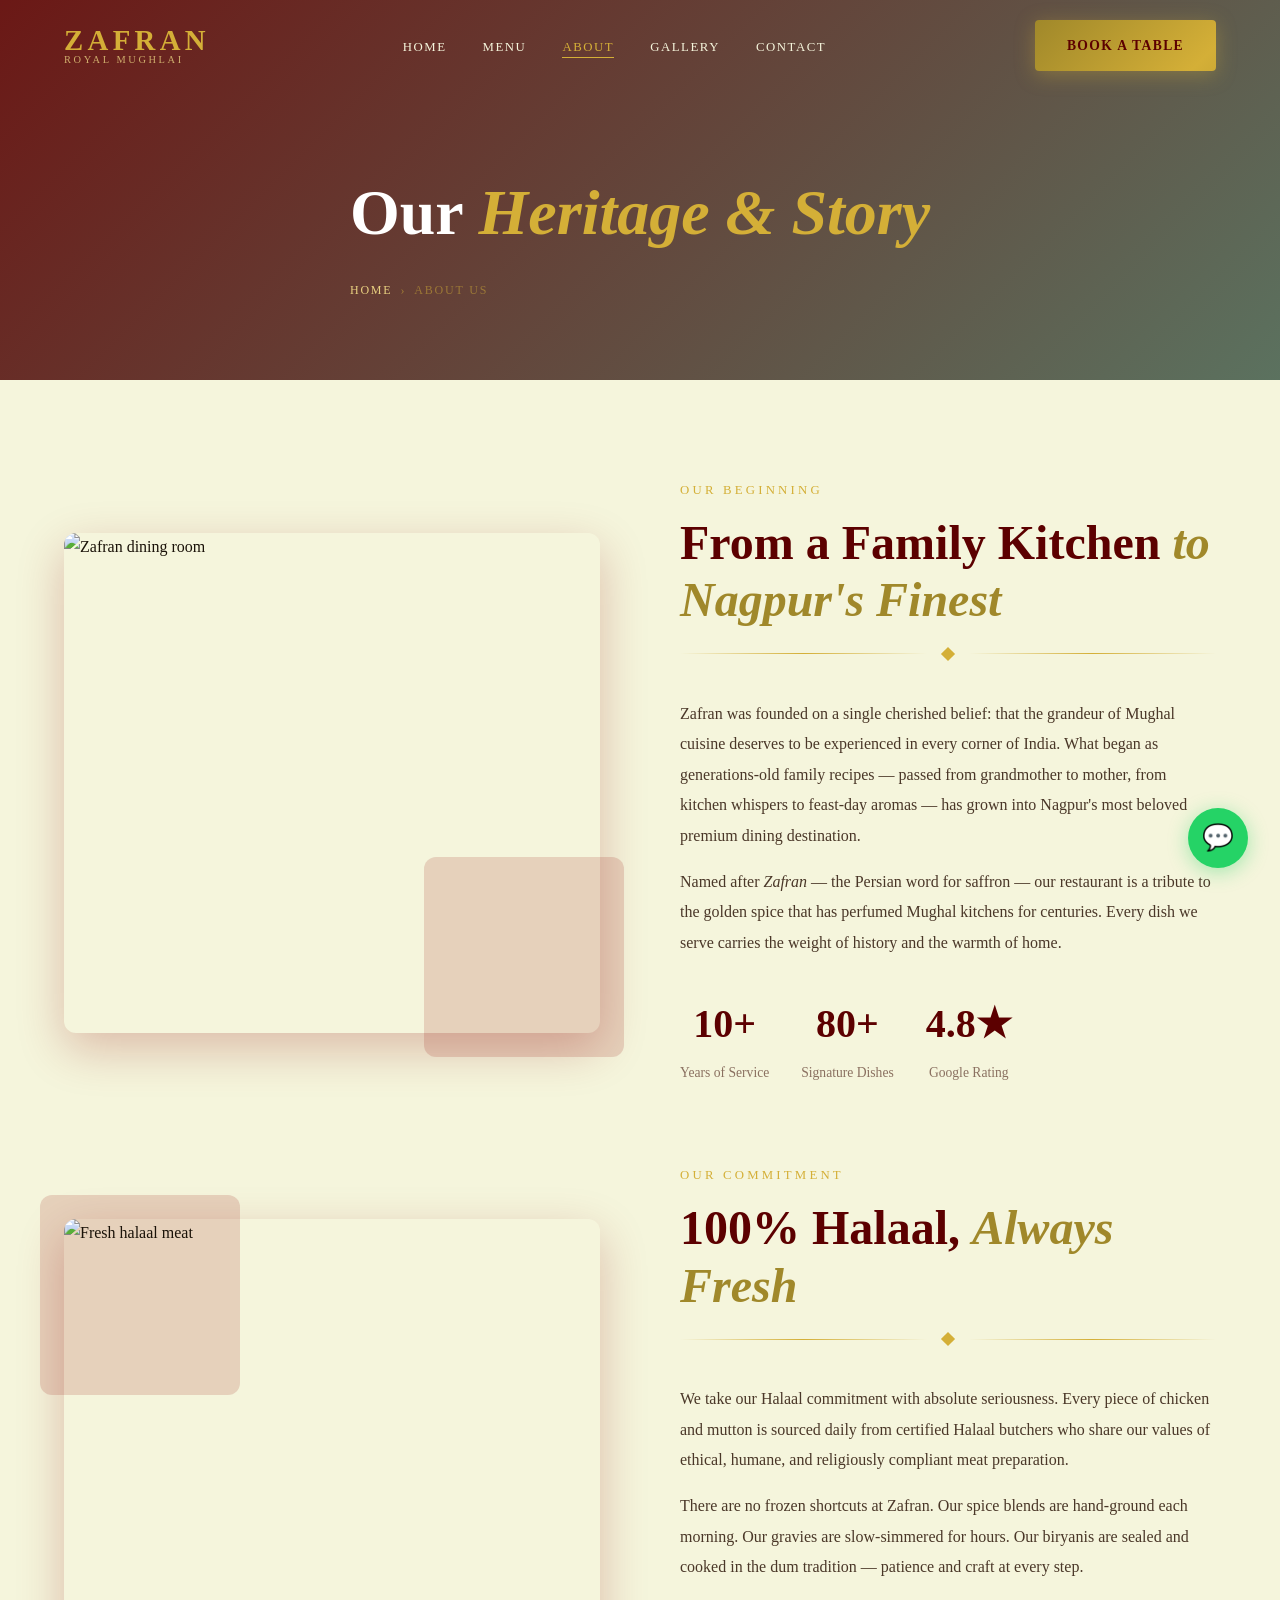
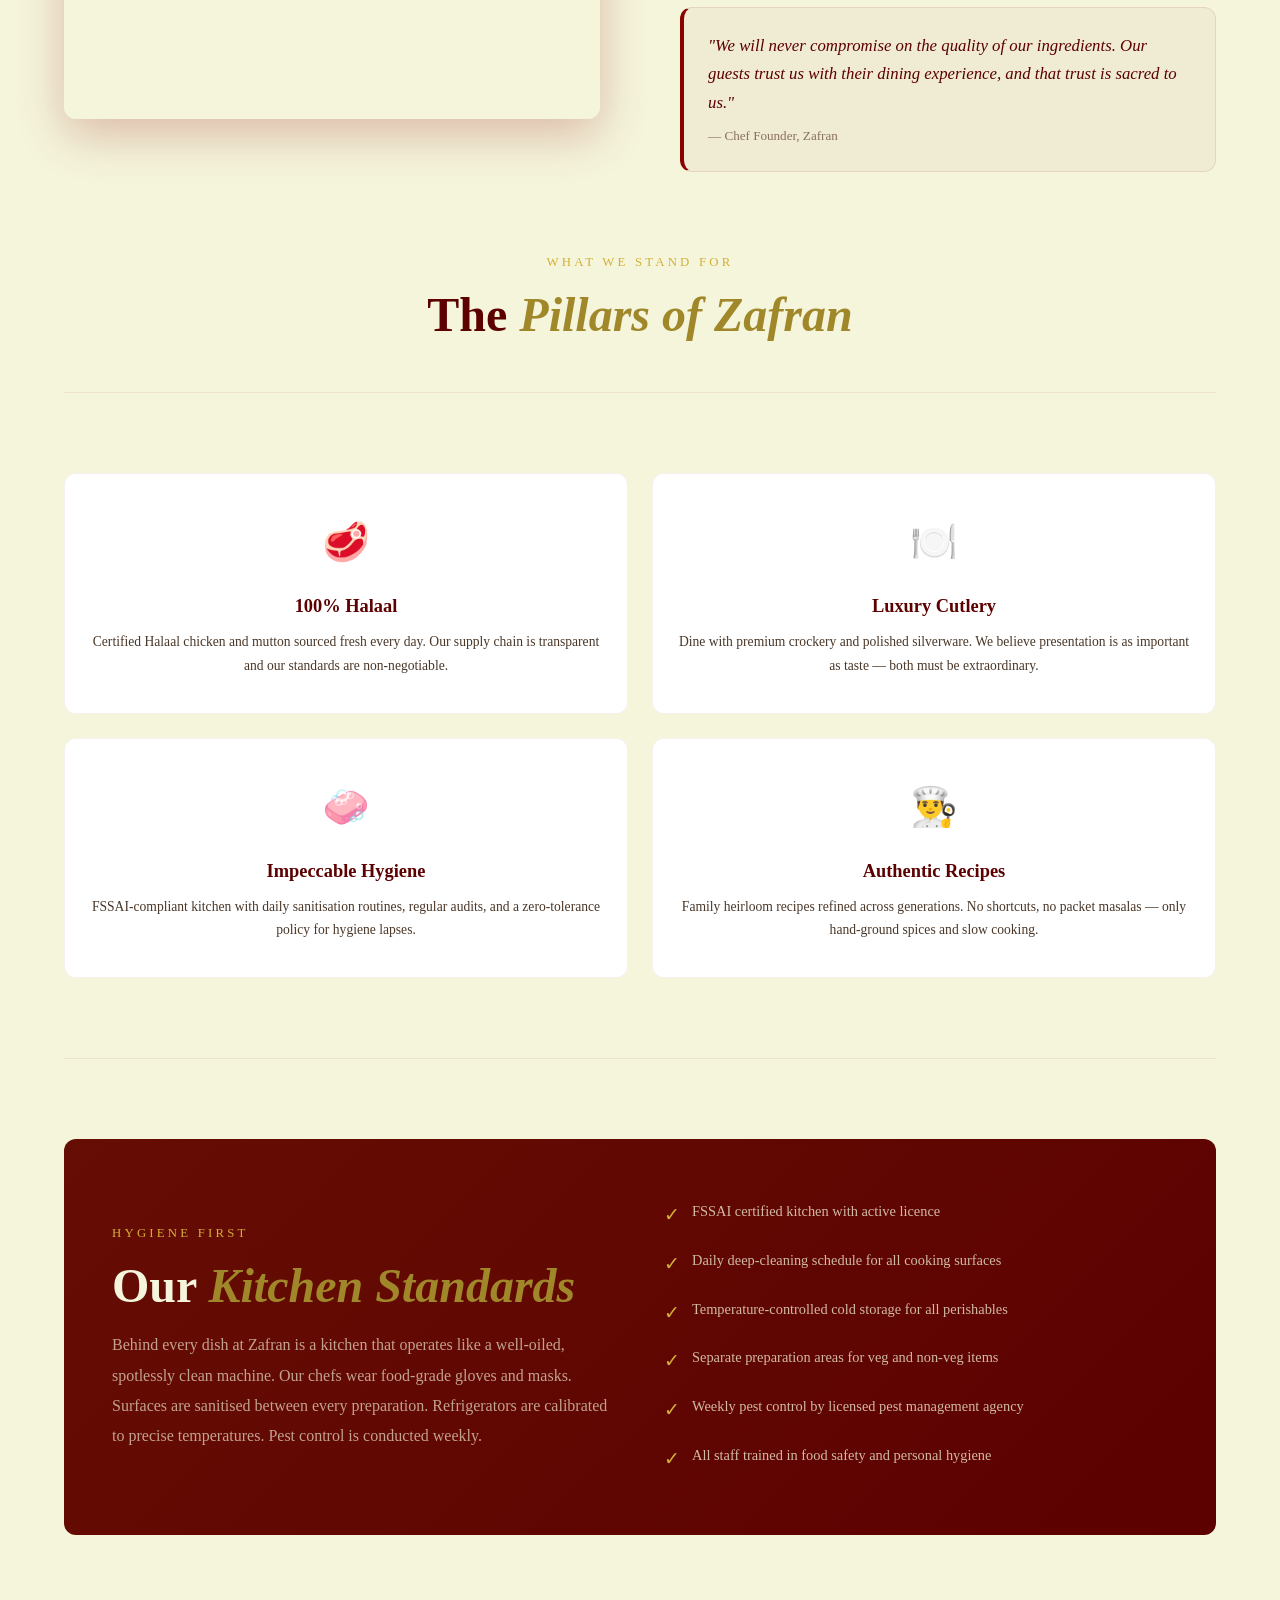
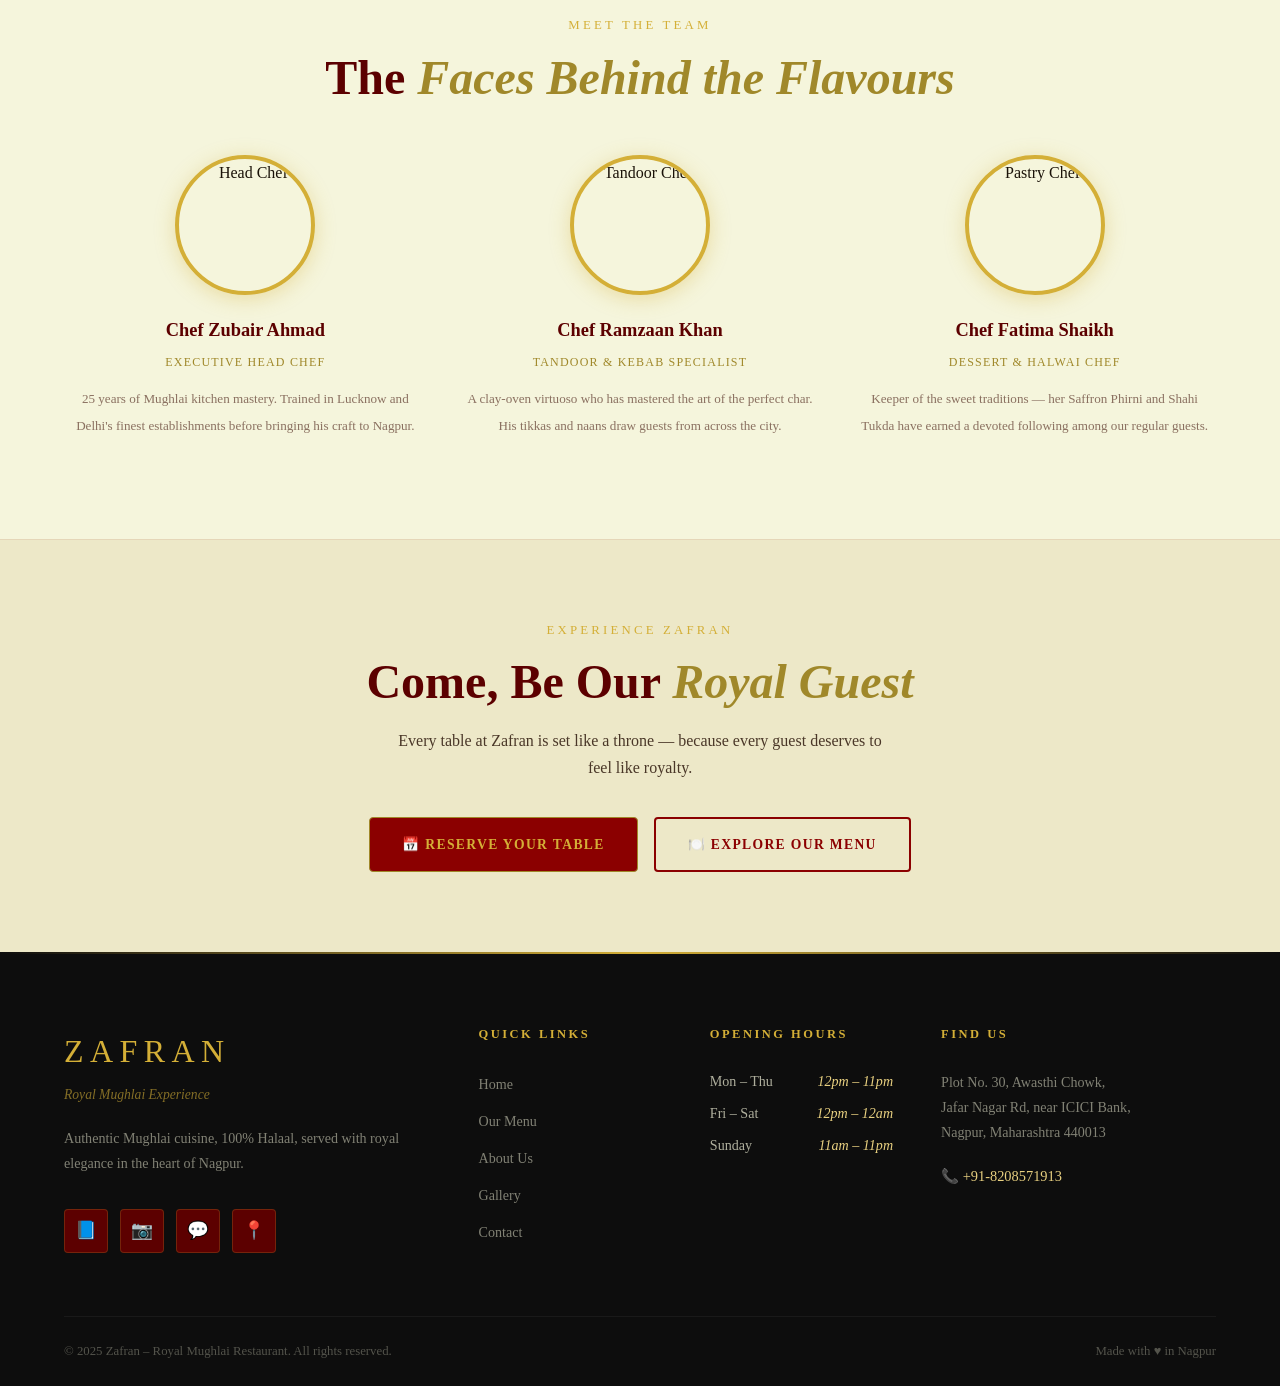
==== commit a53af92c: "Fix JS Path" ====
--- a/website/about.html
+++ b/website/about.html
@@ -273,6 +273,6 @@
   <span class="tooltip">Book via WhatsApp</span>💬
 </a>
 
-<script type="module" src="script.js"></script>
+<script type="module" src="js/script.js"></script>
 </body>
 </html>
